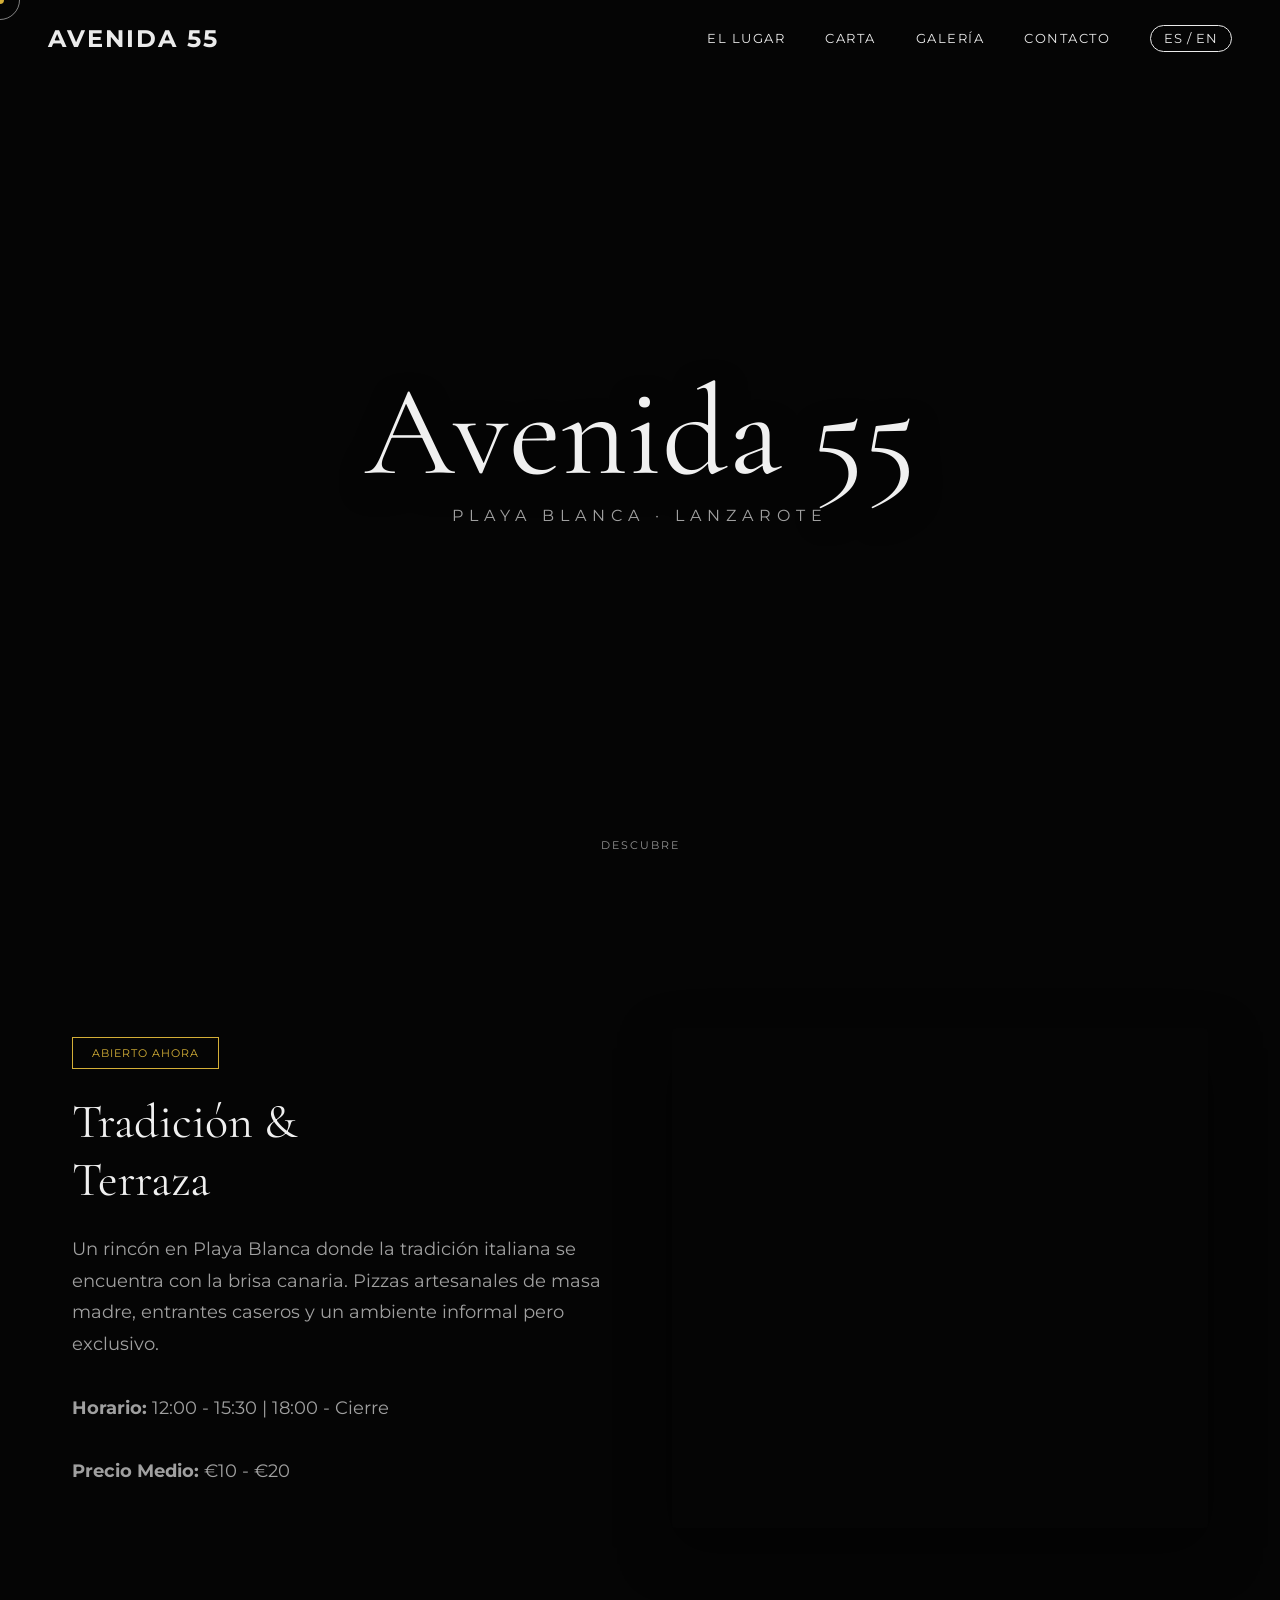
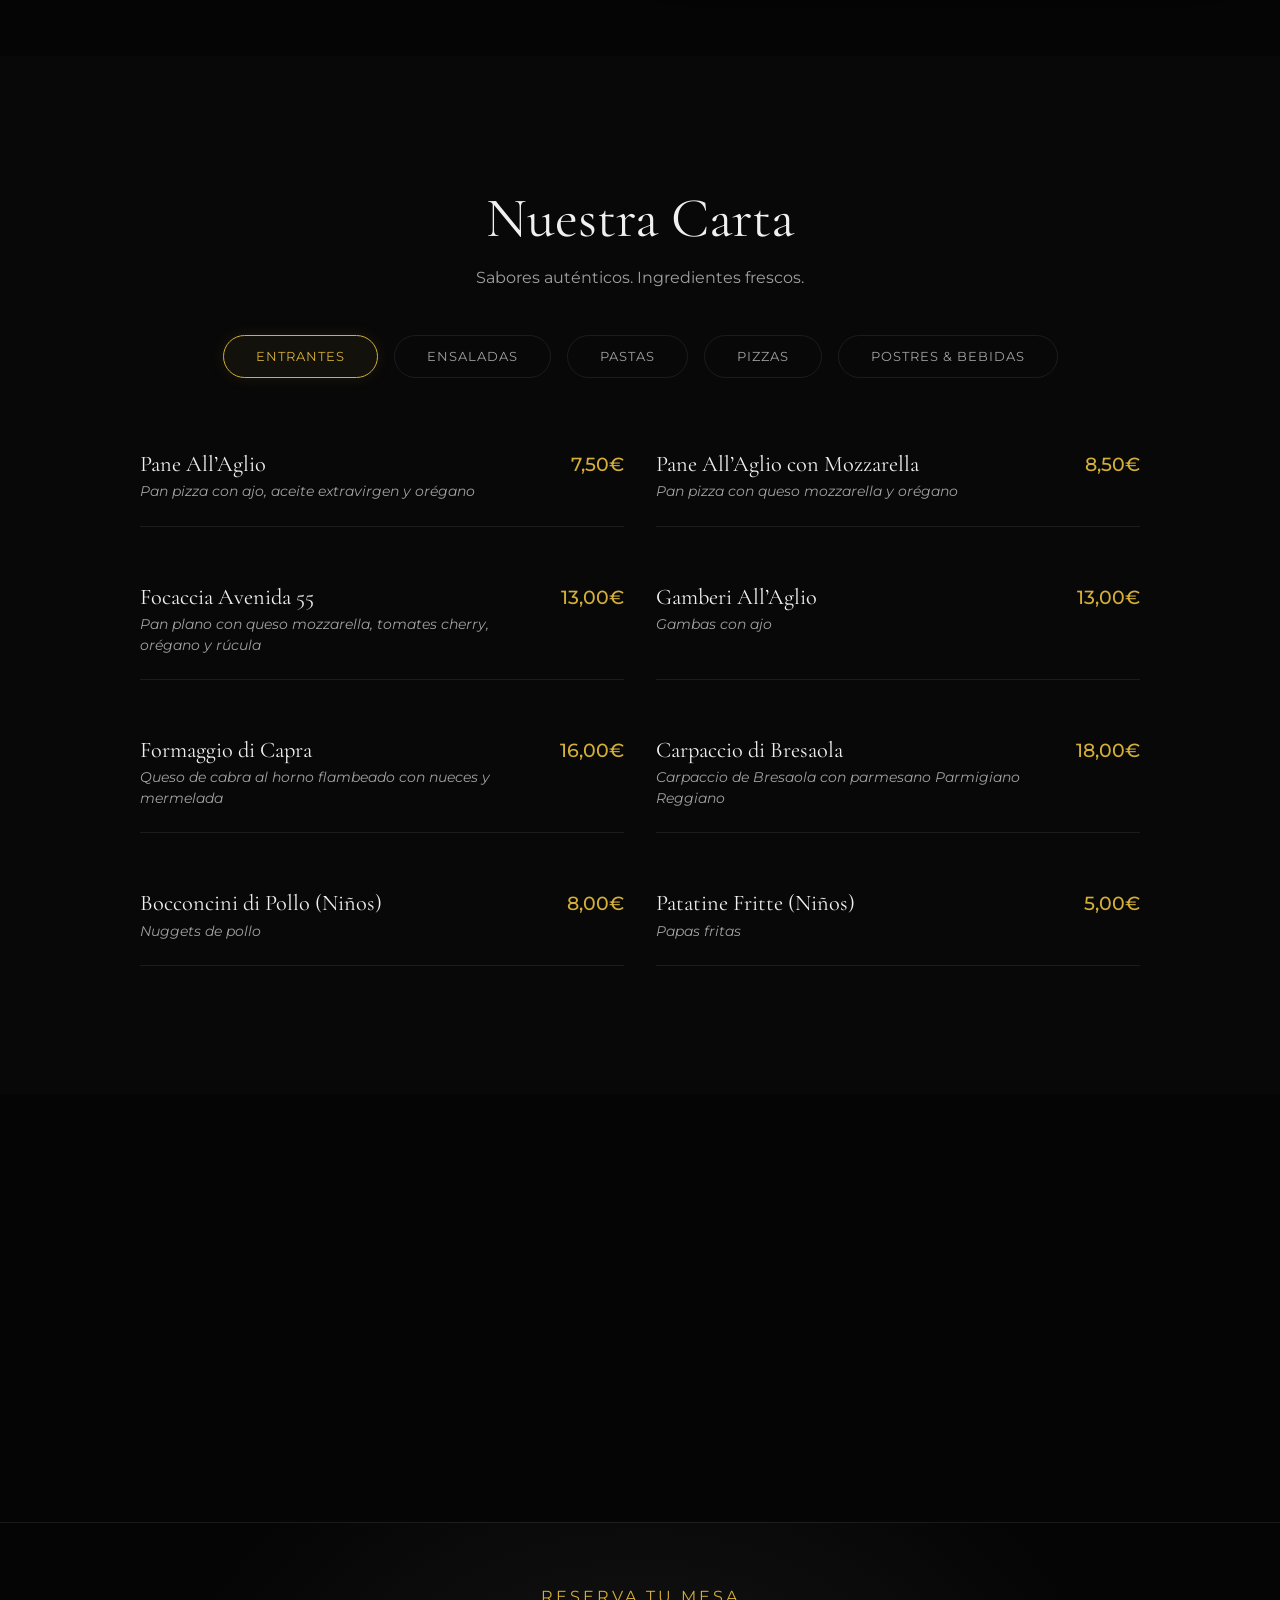
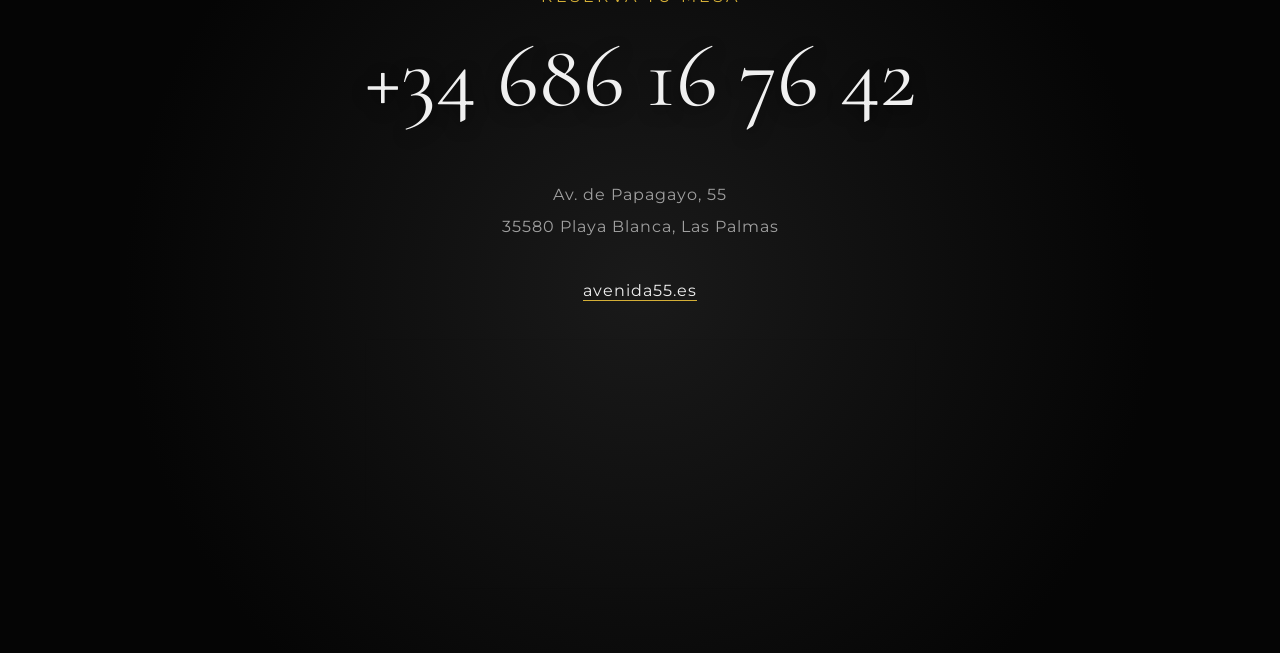
==== index.html @ 4bde6379 "Add files via upload" ====
<!DOCTYPE html>
<html lang="es">
<head>
    <meta charset="UTF-8">
    <meta name="viewport" content="width=device-width, initial-scale=1.0">
    <title>Avenida 55 | Playa Blanca</title>
    <link rel="preconnect" href="https://fonts.googleapis.com">
    <link rel="preconnect" href="https://fonts.gstatic.com" crossorigin>
    <link href="https://fonts.googleapis.com/css2?family=Cormorant+Garamond:wght@300;400;600;700&family=Montserrat:wght@200;300;400;500&display=swap" rel="stylesheet">
    <style>
        :root {
            --bg-dark: #050505;
            --text-main: #f0f0f0;
            --text-muted: #a0a0a0;
            --accent: #d4af37; /* Oro */
            --glass: rgba(255, 255, 255, 0.03);
            --border: rgba(255, 255, 255, 0.08);
            --font-serif: 'Cormorant Garamond', serif;
            --font-sans: 'Montserrat', sans-serif;
            --ease: cubic-bezier(0.23, 1, 0.32, 1);
        }

        * { margin: 0; padding: 0; box-sizing: border-box; }
        
        body {
            background-color: var(--bg-dark);
            color: var(--text-main);
            font-family: var(--font-sans);
            overflow-x: hidden;
            cursor: none; 
        }

        /* Custom Cursor */
        .cursor-dot, .cursor-outline {
            position: fixed; top: 0; left: 0; transform: translate(-50%, -50%);
            border-radius: 50%; z-index: 9999; pointer-events: none;
        }
        .cursor-dot { width: 8px; height: 8px; background-color: var(--accent); }
        .cursor-outline {
            width: 40px; height: 40px; border: 1px solid rgba(255,255,255,0.5);
            transition: width 0.2s, height 0.2s, background-color 0.2s;
        }
        body:hover .cursor-outline.hovered {
            width: 70px; height: 70px; background-color: rgba(212, 175, 55, 0.1); border-color: var(--accent); mix-blend-mode: difference;
        }

        /* Typography */
        h1, h2, h3 { font-family: var(--font-serif); font-weight: 400; }
        a { text-decoration: none; color: inherit; transition: all 0.3s ease; }

        /* Navigation */
        nav {
            position: fixed; top: 0; width: 100%; padding: 1.5rem 3rem;
            display: flex; justify-content: space-between; align-items: center;
            z-index: 100; mix-blend-mode: difference;
        }
        .logo { font-size: 1.5rem; font-weight: 700; letter-spacing: 2px; text-transform: uppercase; }
        .nav-links { display: flex; gap: 2.5rem; align-items: center; }
        .nav-links a { font-size: 0.8rem; text-transform: uppercase; letter-spacing: 1.5px; position: relative; }
        .nav-links a::after {
            content: ''; position: absolute; bottom: -5px; left: 0; width: 0; height: 1px;
            background: var(--accent); transition: width 0.3s var(--ease);
        }
        .nav-links a:hover::after { width: 100%; }
        
        .lang-switch {
            font-size: 0.8rem; text-transform: uppercase; letter-spacing: 1px; cursor: pointer;
            border: 1px solid var(--text-main); padding: 0.3rem 0.8rem; border-radius: 20px;
            transition: all 0.3s;
        }
        .lang-switch:hover { background: var(--text-main); color: var(--bg-dark); }

        /* HERO SECTION WITH LOCAL VIDEO & FALLBACK ANIMATION */
        #hero {
            position: relative; height: 100vh; display: flex; flex-direction: column; justify-content: center; align-items: center;
            text-align: center; overflow: hidden;
            /* Fallback Image with Animation if video fails */
            background-image: url('https://images.unsplash.com/photo-1513104890138-7c749659a591?ixlib=rb-4.0.3&auto=format&fit=crop&w=1920&q=80');
            background-size: cover;
            background-position: center;
        }

        /* Ken Burns Animation for Fallback Image */
        @keyframes kenBurns {
            0% { transform: scale(1); }
            50% { transform: scale(1.15); }
            100% { transform: scale(1); }
        }
        
        #hero::before {
            content: ''; position: absolute; top: 0; left: 0; width: 100%; height: 100%;
            background-image: inherit; background-size: cover; background-position: center;
            z-index: -2; animation: kenBurns 25s infinite alternate ease-in-out;
            filter: brightness(0.35) contrast(1.1);
        }

        .video-bg {
            position: absolute; top: 0; left: 0; width: 100%; height: 100%; object-fit: cover; z-index: -1;
            filter: brightness(0.35) contrast(1.1);
            opacity: 0; transition: opacity 1.5s ease;
        }
        .video-bg.loaded { opacity: 1; }

        .hero-content { z-index: 2; padding: 0 2rem; max-width: 900px; }
        .hero-title {
            font-size: clamp(3rem, 10vw, 8rem); line-height: 0.9; margin-bottom: 1rem;
            opacity: 0; transform: translateY(50px); animation: fadeUp 1.2s var(--ease) forwards 0.2s;
            text-shadow: 0 10px 30px rgba(0,0,0,0.5);
        }
        .hero-subtitle {
            font-family: var(--font-sans); font-size: 1rem; text-transform: uppercase; letter-spacing: 6px;
            color: var(--text-muted); opacity: 0; animation: fadeUp 1.2s var(--ease) forwards 0.5s;
        }
        .scroll-indicator {
            position: absolute; bottom: 3rem; left: 50%; transform: translateX(-50%);
            font-size: 0.7rem; text-transform: uppercase; letter-spacing: 2px; opacity: 0.6;
            animation: bounce 2s infinite;
        }

        /* INFO SECTION */
        #info {
            max-width: 1200px; margin: 0 auto; padding: 8rem 2rem;
            display: grid; grid-template-columns: 1fr 1fr; gap: 4rem; align-items: center;
        }
        .info-text h2 { font-size: 3rem; margin-bottom: 1.5rem; color: var(--text-main); }
        .info-text p { font-size: 1.1rem; line-height: 1.8; color: var(--text-muted); margin-bottom: 2rem; }
        .status-badge {
            display: inline-block; padding: 0.5rem 1.2rem; border: 1px solid var(--accent); color: var(--accent);
            font-size: 0.7rem; text-transform: uppercase; letter-spacing: 1px; margin-bottom: 1.5rem;
        }
        .info-image {
            width: 100%; height: 500px; background-image: url('https://images.unsplash.com/photo-1555396273-367ea4eb4db5?ixlib=rb-4.0.3&auto=format&fit=crop&w=1000&q=80');
            background-size: cover; background-position: center; border-radius: 4px;
            box-shadow: 0 20px 50px rgba(0,0,0,0.5);
            transform: perspective(1000px) rotateY(-5deg); transition: transform 0.5s var(--ease);
        }
        .info-image:hover { transform: perspective(1000px) rotateY(0deg); }

        /* MENU SECTION - TABS ONLY */
        #menu-section { background-color: #080808; padding: 8rem 2rem; min-height: 80vh; }
        .menu-header { text-align: center; margin-bottom: 3rem; }
        .menu-header h2 { font-size: 3.5rem; margin-bottom: 1rem; }
        
        .tabs-container {
            display: flex; justify-content: center; flex-wrap: wrap; gap: 1rem; margin-bottom: 3rem;
        }
        .tab-btn {
            background: transparent; border: 1px solid var(--border); color: var(--text-muted);
            padding: 0.8rem 2rem; border-radius: 50px; cursor: pointer; font-family: var(--font-sans);
            font-size: 0.8rem; text-transform: uppercase; letter-spacing: 1px; transition: all 0.3s var(--ease);
        }
        .tab-btn.active, .tab-btn:hover {
            border-color: var(--accent); color: var(--accent); background: rgba(212, 175, 55, 0.05);
            box-shadow: 0 0 15px rgba(212, 175, 55, 0.1);
        }

        .menu-grid {
            display: grid; grid-template-columns: repeat(auto-fill, minmax(400px, 1fr)); gap: 2rem;
            max-width: 1000px; margin: 0 auto;
        }
        
        /* MENU ITEM STYLE - NO IMAGES, PURE TYPOGRAPHY */
        .menu-item {
            background: transparent; border-bottom: 1px solid var(--border); padding: 1.5rem 0;
            display: flex; justify-content: space-between; align-items: baseline;
            transition: all 0.3s;
        }
        .menu-item:hover { border-bottom-color: var(--accent); padding-left: 10px; }
        
        .item-info { flex-grow: 1; padding-right: 2rem; }
        .item-name { font-family: var(--font-serif); font-size: 1.4rem; color: var(--text-main); margin-bottom: 0.3rem; }
        .item-desc { font-size: 0.9rem; color: var(--text-muted); line-height: 1.4; font-style: italic; }
        .item-price { font-family: var(--font-sans); font-size: 1.2rem; color: var(--accent); font-weight: 500; white-space: nowrap; }

        /* GALLERY SECTION */
        #gallery { padding: 4rem 2rem; }
        .gallery-grid {
            display: grid; grid-template-columns: repeat(auto-fit, minmax(250px, 1fr)); gap: 1rem;
            max-width: 1200px; margin: 0 auto;
        }
        .gallery-item {
            height: 300px; background-size: cover; background-position: center;
            border-radius: 4px; overflow: hidden; position: relative; cursor: pointer;
            filter: grayscale(20%); transition: all 0.5s var(--ease);
        }
        .gallery-item:hover { filter: grayscale(0%); transform: scale(1.02); z-index: 2; box-shadow: 0 10px 30px rgba(0,0,0,0.5); }
        .gallery-overlay {
            position: absolute; inset: 0; background: rgba(0,0,0,0.3); opacity: 0;
            display: flex; align-items: center; justify-content: center;
            transition: opacity 0.3s;
        }
        .gallery-item:hover .gallery-overlay { opacity: 1; }
        .gallery-overlay span { color: #fff; font-family: var(--font-serif); font-size: 1.5rem; border-bottom: 1px solid var(--accent); }

        /* CONTACT / FOOTER */
        #contact { 
            min-height: 60vh; display: flex; flex-direction: column; justify-content: center; align-items: center;
            text-align: center; background: radial-gradient(circle at center, #1a1a1a 0%, #050505 70%);
            border-top: 1px solid var(--border); padding: 4rem 2rem;
        }
        .big-link {
            font-size: clamp(2.5rem, 7vw, 6rem); font-family: var(--font-serif); display: block; margin: 1rem 0;
            transition: color 0.3s; text-shadow: 0 5px 15px rgba(0,0,0,0.5);
        }
        .big-link:hover { color: var(--accent); transform: scale(1.02); }
        .details { margin-top: 3rem; color: var(--text-muted); font-size: 1rem; letter-spacing: 1px; line-height: 2; }
        
        .map-container {
            width: 100%; max-width: 600px; height: 250px; margin-top: 2rem;
            border: 1px solid var(--border); border-radius: 4px; overflow: hidden;
            filter: invert(90%) hue-rotate(180deg) contrast(1.2); /* Dark mode map hack */
        }
        .map-container iframe { width: 100%; height: 100%; border: 0; }

        /* ANIMATIONS */
        @keyframes fadeUp { to { opacity: 1; transform: translateY(0); } }
        @keyframes bounce { 0%, 100% { transform: translate(-50%, 0); } 50% { transform: translate(-50%, 10px); } }
        
        .reveal { opacity: 0; transform: translateY(40px); transition: all 1s var(--ease); }
        .reveal.active { opacity: 1; transform: translateY(0); }

        @media (max-width: 768px) {
            nav { padding: 1.5rem; }
            .nav-links { display: none; }
            #info { grid-template-columns: 1fr; gap: 3rem; }
            .info-image { height: 300px; transform: none; }
            .cursor-dot, .cursor-outline { display: none; }
            body { cursor: auto; }
            .menu-grid { grid-template-columns: 1fr; }
            .menu-item { flex-direction: column; align-items: flex-start; gap: 0.5rem; }
            .item-price { align-self: flex-end; }
        }
    </style>
</head>
<body>

    <!-- Custom Cursor -->
    <div class="cursor-dot"></div>
    <div class="cursor-outline"></div>

    <nav>
        <div class="logo hover-target">Avenida 55</div>
        <div class="nav-links">
            <a href="#info" class="hover-target" data-i18n="nav_place">El Lugar</a>
            <a href="#menu-section" class="hover-target" data-i18n="nav_menu">Carta</a>
            <a href="#gallery" class="hover-target" data-i18n="nav_gallery">Galería</a>
            <a href="#contact" class="hover-target" data-i18n="nav_contact">Contacto</a>
            <div class="lang-switch hover-target" onclick="toggleLanguage()">ES / EN</div>
        </div>
    </nav>

    <section id="hero">
        <!-- LOCAL VIDEO FILE -->
        <video autoplay muted loop playsinline class="video-bg" id="heroVideo">
            <source src="video-pizza.mp4" type="video/mp4">
        </video>
        
        <div class="hero-content">
            <h1 class="hero-title">Avenida 55</h1>
            <p class="hero-subtitle" data-i18n="hero_sub">Playa Blanca · Lanzarote</p>
        </div>
        <div class="scroll-indicator" data-i18n="scroll">Descubre</div>
    </section>

    <section id="info">
        <div class="info-text reveal">
            <span class="status-badge" data-i18n="status">Abierto Ahora</span>
            <h2 data-i18n="info_title">Tradición &<br>Terraza</h2>
            <p data-i18n="info_desc">Un rincón en Playa Blanca donde la tradición italiana se encuentra con la brisa canaria. Pizzas artesanales de masa madre, entrantes caseros y un ambiente informal pero exclusivo.</p>
            <div style="margin-top: 2rem;">
                <p><strong data-i18n="hours">Horario:</strong> 12:00 - 15:30 | 18:00 - Cierre</p>
                <p><strong data-i18n="price">Precio Medio:</strong> €10 - €20</p>
            </div>
        </div>
        <div class="info-image reveal"></div>
    </section>

    <section id="menu-section">
        <div class="menu-header reveal">
            <h2 data-i18n="menu_title">Nuestra Carta</h2>
            <p style="color: var(--text-muted);" data-i18n="menu_sub">Sabores auténticos. Ingredientes frescos.</p>
        </div>
        
        <div class="tabs-container reveal">
            <button class="tab-btn active hover-target" onclick="filterMenu('entrantes')" data-i18n="cat_starters">Entrantes</button>
            <button class="tab-btn hover-target" onclick="filterMenu('ensaladas')" data-i18n="cat_salads">Ensaladas</button>
            <button class="tab-btn hover-target" onclick="filterMenu('pastas')" data-i18n="cat_pastas">Pastas</button>
            <button class="tab-btn hover-target" onclick="filterMenu('pizzas')" data-i18n="cat_pizzas">Pizzas</button>
            <button class="tab-btn hover-target" onclick="filterMenu('postres')" data-i18n="cat_desserts">Postres & Bebidas</button>
        </div>

        <div class="menu-grid" id="menuGrid">
            <!-- Content injected via JS -->
        </div>
    </section>

    <section id="gallery">
        <div class="gallery-grid reveal">
            <div class="gallery-item" style="background-image: url('https://images.unsplash.com/photo-1574071318508-1cdbab80d002?ixlib=rb-4.0.3&auto=format&fit=crop&w=600&q=80')">
                <div class="gallery-overlay"><span>Pizza</span></div>
            </div>
            <div class="gallery-item" style="background-image: url('https://images.unsplash.com/photo-1551183053-bf91a1d81141?ixlib=rb-4.0.3&auto=format&fit=crop&w=600&q=80')">
                <div class="gallery-overlay"><span>Pasta</span></div>
            </div>
            <div class="gallery-item" style="background-image: url('https://images.unsplash.com/photo-1559339352-11d035aa65de?ixlib=rb-4.0.3&auto=format&fit=crop&w=600&q=80')">
                <div class="gallery-overlay"><span>Ambiente</span></div>
            </div>
            <div class="gallery-item" style="background-image: url('https://images.unsplash.com/photo-1516684669134-de6d7c47743b?ixlib=rb-4.0.3&auto=format&fit=crop&w=600&q=80')">
                <div class="gallery-overlay"><span>Vinos</span></div>
            </div>
        </div>
    </section>

    <section id="contact">
        <div class="reveal">
            <p style="text-transform: uppercase; letter-spacing: 3px; margin-bottom: 1rem; color: var(--accent);" data-i18n="reserve">Reserva tu mesa</p>
            <a href="tel:+34686167642" class="big-link hover-target">+34 686 16 76 42</a>
            
            <div class="details">
                <p>Av. de Papagayo, 55</p>
                <p>35580 Playa Blanca, Las Palmas</p>
                <br>
                <a href="https://avenida55.es" class="hover-target" style="color: var(--text-main); border-bottom: 1px solid var(--accent);">avenida55.es</a>
            </div>

            <div class="map-container">
                <iframe src="https://www.google.com/maps/embed?pb=!1m18!1m12!1m3!1d3516.896849627345!2d-13.858123923876953!3d28.86666697568964!2m3!1f0!2f0!3f0!3m2!1i1024!2i768!4f13.1!3m3!1m2!1s0xc4630e867827739%3A0x6e06070600600600!2sAv.%20Papagayo%2C%2055%2C%2035580%20Playa%20Blanca%2C%20Las%20Palmas!5e0!3m2!1ses!2ses!4v1700000000000!5m2!1ses!2ses" allowfullscreen="" loading="lazy"></iframe>
            </div>
        </div>
    </section>

    <script>
        // --- TRANSLATIONS ---
        const translations = {
            es: {
                nav_place: "El Lugar", nav_menu: "Carta", nav_gallery: "Galería", nav_contact: "Contacto",
                hero_sub: "Playa Blanca · Lanzarote", scroll: "Descubre", status: "Abierto Ahora",
                info_title: "Tradición & Terraza", info_desc: "Un rincón en Playa Blanca donde la tradición italiana se encuentra con la brisa canaria. Pizzas artesanales de masa madre, entrantes caseros y un ambiente informal pero exclusivo.",
                hours: "Horario:", price: "Precio Medio:", menu_title: "Nuestra Carta", menu_sub: "Sabores auténticos. Ingredientes frescos.",
                cat_starters: "Entrantes", cat_salads: "Ensaladas", cat_pastas: "Pastas", cat_pizzas: "Pizzas", cat_desserts: "Postres & Bebidas",
                reserve: "Reserva tu mesa"
            },
            en: {
                nav_place: "The Place", nav_menu: "Menu", nav_gallery: "Gallery", nav_contact: "Contact",
                hero_sub: "Playa Blanca · Lanzarote", scroll: "Discover", status: "Open Now",
                info_title: "Tradition & Terrace", info_desc: "A corner in Playa Blanca where Italian tradition meets the Canary breeze. Artisan sourdough pizzas, homemade starters and an informal but exclusive atmosphere.",
                hours: "Hours:", price: "Average Price:", menu_title: "Our Menu", menu_sub: "Authentic flavors. Fresh ingredients.",
                cat_starters: "Starters", cat_salads: "Salads", cat_pastas: "Pastas", cat_pizzas: "Pizzas", cat_desserts: "Desserts & Drinks",
                reserve: "Book your table"
            }
        };

        let currentLang = 'es';

        function toggleLanguage() {
            currentLang = currentLang === 'es' ? 'en' : 'es';
            document.querySelectorAll('[data-i18n]').forEach(el => {
                const key = el.getAttribute('data-i18n');
                if (translations[currentLang][key]) {
                    el.textContent = translations[currentLang][key];
                }
            });
        }

        // --- FULL MENU DATA ---
        const menuData = [
            // ENTRANTES
            { category: 'entrantes', name: 'Pane All’Aglio', price: '7,50€', desc: 'Pan pizza con ajo, aceite extravirgen y orégano' },
            { category: 'entrantes', name: 'Pane All’Aglio con Mozzarella', price: '8,50€', desc: 'Pan pizza con queso mozzarella y orégano' },
            { category: 'entrantes', name: 'Focaccia Avenida 55', price: '13,00€', desc: 'Pan plano con queso mozzarella, tomates cherry, orégano y rúcula' },
            { category: 'entrantes', name: 'Gamberi All’Aglio', price: '13,00€', desc: 'Gambas con ajo' },
            { category: 'entrantes', name: 'Formaggio di Capra', price: '16,00€', desc: 'Queso de cabra al horno flambeado con nueces y mermelada' },
            { category: 'entrantes', name: 'Carpaccio di Bresaola', price: '18,00€', desc: 'Carpaccio de Bresaola con parmesano Parmigiano Reggiano' },

            // ENSALADAS
            { category: 'ensaladas', name: 'Insalata Caprese', price: '13,00€', desc: 'Mozzarella, tomates, orégano y albahaca fresca' },
            { category: 'ensaladas', name: 'Insalata della Casa', price: '13,00€', desc: 'Queso de cabra, nueces, tomates cherry y pasas' },

            // PASTAS
            { category: 'pastas', name: 'Spaghetti alla Puttanesca', price: '16,00€', desc: 'Tomates cherry, aceitunas negras, anchoas, alcaparras y ajo' },
            { category: 'pastas', name: 'Tagliatelle Bolognese', price: '18,00€', desc: 'Tagliatelle fresco con salsa bolognesa tradicional' },
            { category: 'pastas', name: 'Spaghetti alla Carbonara', price: '17,00€', desc: 'Huevo, Guanciale, queso pecorino y pimienta negra' },
            { category: 'pastas', name: 'Lasagna al Forno', price: '18,00€', desc: 'Lasagna al horno con salsa de carne y bechamel' },
            { category: 'pastas', name: 'Spaghetti ai Frutti di Mare', price: '19,00€', desc: 'Gambas, mejillones, almejas, chipirones y tomates cherry' },
            { category: 'pastas', name: 'Penne all’Arrabbiata', price: '16,00€', desc: 'Salsa de tomate, aceite picante y guindilla' },
            { category: 'pastas', name: 'Tagliatelle ai Gamberi', price: '18,00€', desc: 'Gambas, tomate, nata y perejil' },
            { category: 'pastas', name: 'Tagliatelle Salmone e Porcini', price: '20,00€', desc: 'Salmón ahumado, setas Porcini y nata' },
            { category: 'pastas', name: 'Penne all’Amatriciana', price: '17,00€', desc: 'Guanciale, salsa de tomate y queso Pecorino' },
            { category: 'pastas', name: 'Ravioli di Carne', price: '19,00€', desc: 'Ravioli rellenos de carne con salsa de mantequilla y parmesano' },
            { category: 'pastas', name: 'Ravioli ai Funghi Porcini', price: '19,00€', desc: 'Ravioli rellenos de setas con salsa de nata, Porcini y parmesano' },
            { category: 'pastas', name: 'Ravioli al Salmone', price: '20,00€', desc: 'Ravioli rellenos de salmón con salsa de tomate, nata y perejil' },

            // PIZZAS
            { category: 'pizzas', name: 'Margherita', price: '9,00€', desc: 'Salsa de tomate, queso mozzarella y orégano' },
            { category: 'pizzas', name: 'Prosciutto e Funghi', price: '12,00€', desc: 'Tomate, mozzarella, jamón cocido y champiñones' },
            { category: 'pizzas', name: 'Tonno e Cipolla', price: '13,00€', desc: 'Tomate, mozzarella, atún y cebolla roja' },
            { category: 'pizzas', name: 'Quattro Stagioni', price: '13,00€', desc: 'Tomate, mozzarella, jamón cocido, alcachofas, champiñones y aceitunas' },
            { category: 'pizzas', name: 'Quattro Formaggi', price: '14,00€', desc: 'Mozzarella, queso de cabra, gorgonzola y parmesano' },
            { category: 'pizzas', name: 'Salame Piccante', price: '12,00€', desc: 'Salsa de tomate, mozzarella y rodajas de salami picante' },
            { category: 'pizzas', name: 'Calabrese', price: '13,00€', desc: 'Salsa de tomate, mozzarella, salami picante y queso Gorgonzola' },
            { category: 'pizzas', name: 'Hawaii', price: '13,00€', desc: 'Salsa de tomate, mozzarella, jamón cocido y piña' },
            { category: 'pizzas', name: 'Dante', price: '14,00€', desc: 'Salsa de tomate, mozzarella, bacon y salame picante' },
            { category: 'pizzas', name: 'Pizza Milano', price: '12,00€', desc: 'Salsa de tomate, mozzarella, queso y salame dulce' },
            { category: 'pizzas', name: 'Calzone', price: '13,00€', desc: 'Pizza cerrada con tomate, mozzarella, jamón cocido y champiñones' },
            { category: 'pizzas', name: 'Pizza Parma', price: '14,00€', desc: 'Tomate, mozzarella, rúcula, jamón Parma y parmesano' },
            { category: 'pizzas', name: 'Modigliani', price: '13,00€', desc: 'Tomate, mozzarella, berenjena, tomate cherry, albahaca y parmesano' },
            { category: 'pizzas', name: 'Vegetariana', price: '12,00€', desc: 'Tomate, mozzarella, berenjena, calabacín, pimiento y champiñones' },
            { category: 'pizzas', name: 'Lanzarote', price: '14,00€', desc: 'Tomate, mozzarella, queso de cabra, bacon y dátiles' },

            // NIÑOS
            { category: 'pastas', name: 'Spaghetti al Pomodoro (Niños)', price: '7,00€', desc: 'Spaghetti con salsa de tomate' },
            { category: 'entrantes', name: 'Bocconcini di Pollo (Niños)', price: '8,00€', desc: 'Nuggets de pollo' },
            { category: 'entrantes', name: 'Patatine Fritte (Niños)', price: '5,00€', desc: 'Papas fritas' },
            { category: 'pizzas', name: 'Pizzetta Margherita (Niños)', price: '7,00€', desc: 'Pizza pequeña con salsa de tomate y queso mozzarella' },

            // POSTRES & BEBIDAS
            { category: 'postres', name: 'Tiramisù', price: '7,00€', desc: 'Clásico postre italiano con café y mascarpone' },
            { category: 'postres', name: 'Panna Cotta', price: '6,00€', desc: 'Postre cremoso con mermelada de frutos rojos' },
            { category: 'postres', name: 'Vinos Italianos', price: 'Variado', desc: 'Selección de Chianti, Primitivo y Pinot Grigio' },
            { category: 'postres', name: 'Cócteles', price: '8,00€', desc: 'Aperol Spritz, Gin Tonic, Negroni y más' },
            { category: 'postres', name: 'Cerveza Peroni', price: '3,50€', desc: 'Botella' },
            { category: 'postres', name: 'Caña / Jarra', price: '2,50€ / 3,50€', desc: 'Cerveza local' }
        ];

        // --- RENDER MENU ---
        function renderMenu(filter = 'entrantes') {
            const grid = document.getElementById('menuGrid');
            grid.innerHTML = '';
            
            const items = menuData.filter(item => item.category === filter);
            
            items.forEach((item, index) => {
                const div = document.createElement('div');
                div.className = 'menu-item reveal';
                div.style.transitionDelay = `${index * 0.05}s`; 
                
                div.innerHTML = `
                    <div class="item-info">
                        <div class="item-name">${item.name}</div>
                        <div class="item-desc">${item.desc}</div>
                    </div>
                    <div class="item-price">${item.price}</div>
                `;
                grid.appendChild(div);
            });
            
            observeElements();
        }

        function filterMenu(category) {
            document.querySelectorAll('.tab-btn').forEach(btn => btn.classList.remove('active'));
            event.target.classList.add('active');
            renderMenu(category);
        }

        // --- INTERSECTION OBSERVER ---
        function observeElements() {
            const observer = new IntersectionObserver((entries) => {
                entries.forEach(entry => {
                    if (entry.isIntersecting) {
                        entry.target.classList.add('active');
                    }
                });
            }, { threshold: 0.1 });

            document.querySelectorAll('.reveal').forEach(el => observer.observe(el));
        }

        // --- CUSTOM CURSOR ---
        const cursorDot = document.querySelector('.cursor-dot');
        const cursorOutline = document.querySelector('.cursor-outline');

        window.addEventListener('mousemove', (e) => {
            const posX = e.clientX;
            const posY = e.clientY;

            cursorDot.style.left = `${posX}px`;
            cursorDot.style.top = `${posY}px`;

            cursorOutline.animate({
                left: `${posX}px`,
                top: `${posY}px`
            }, { duration: 500, fill: "forwards" });
        });

        document.body.addEventListener('mouseover', (e) => {
            if (e.target.closest('.hover-target')) {
                cursorOutline.classList.add('hovered');
            } else {
                cursorOutline.classList.remove('hovered');
            }
        });

        // --- VIDEO FADE IN FIX ---
        window.addEventListener('load', () => {
            const video = document.getElementById('heroVideo');
            if(video) {
                // Force play and add loaded class to fade in
                video.play().then(() => {
                    video.classList.add('loaded');
                }).catch(error => {
                    console.log("Autoplay prevented or failed, showing animated fallback");
                    // If video fails, the CSS ::before pseudo-element with Ken Burns effect will show
                });
            }
        });

        // Initialize
        window.addEventListener('DOMContentLoaded', () => {
            renderMenu('entrantes'); // Default tab
        });

    </script>
</body>
</html>
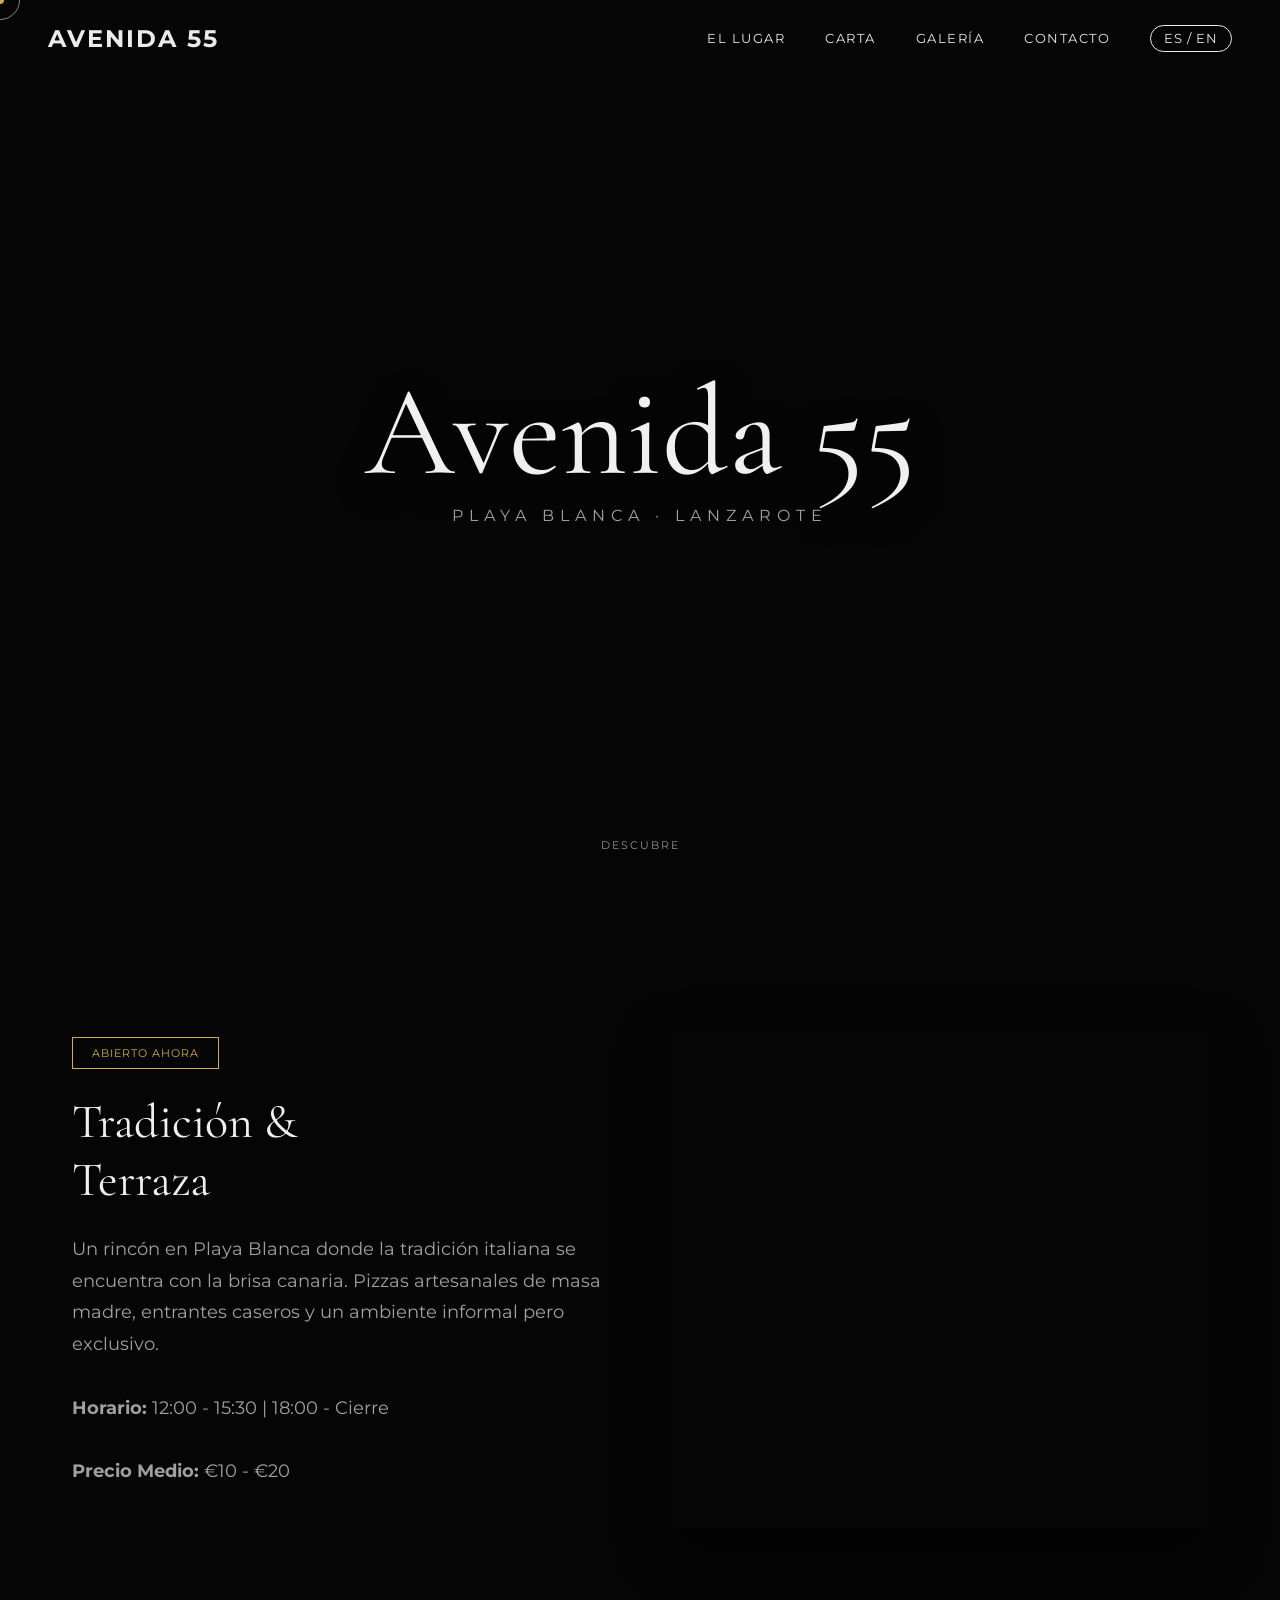
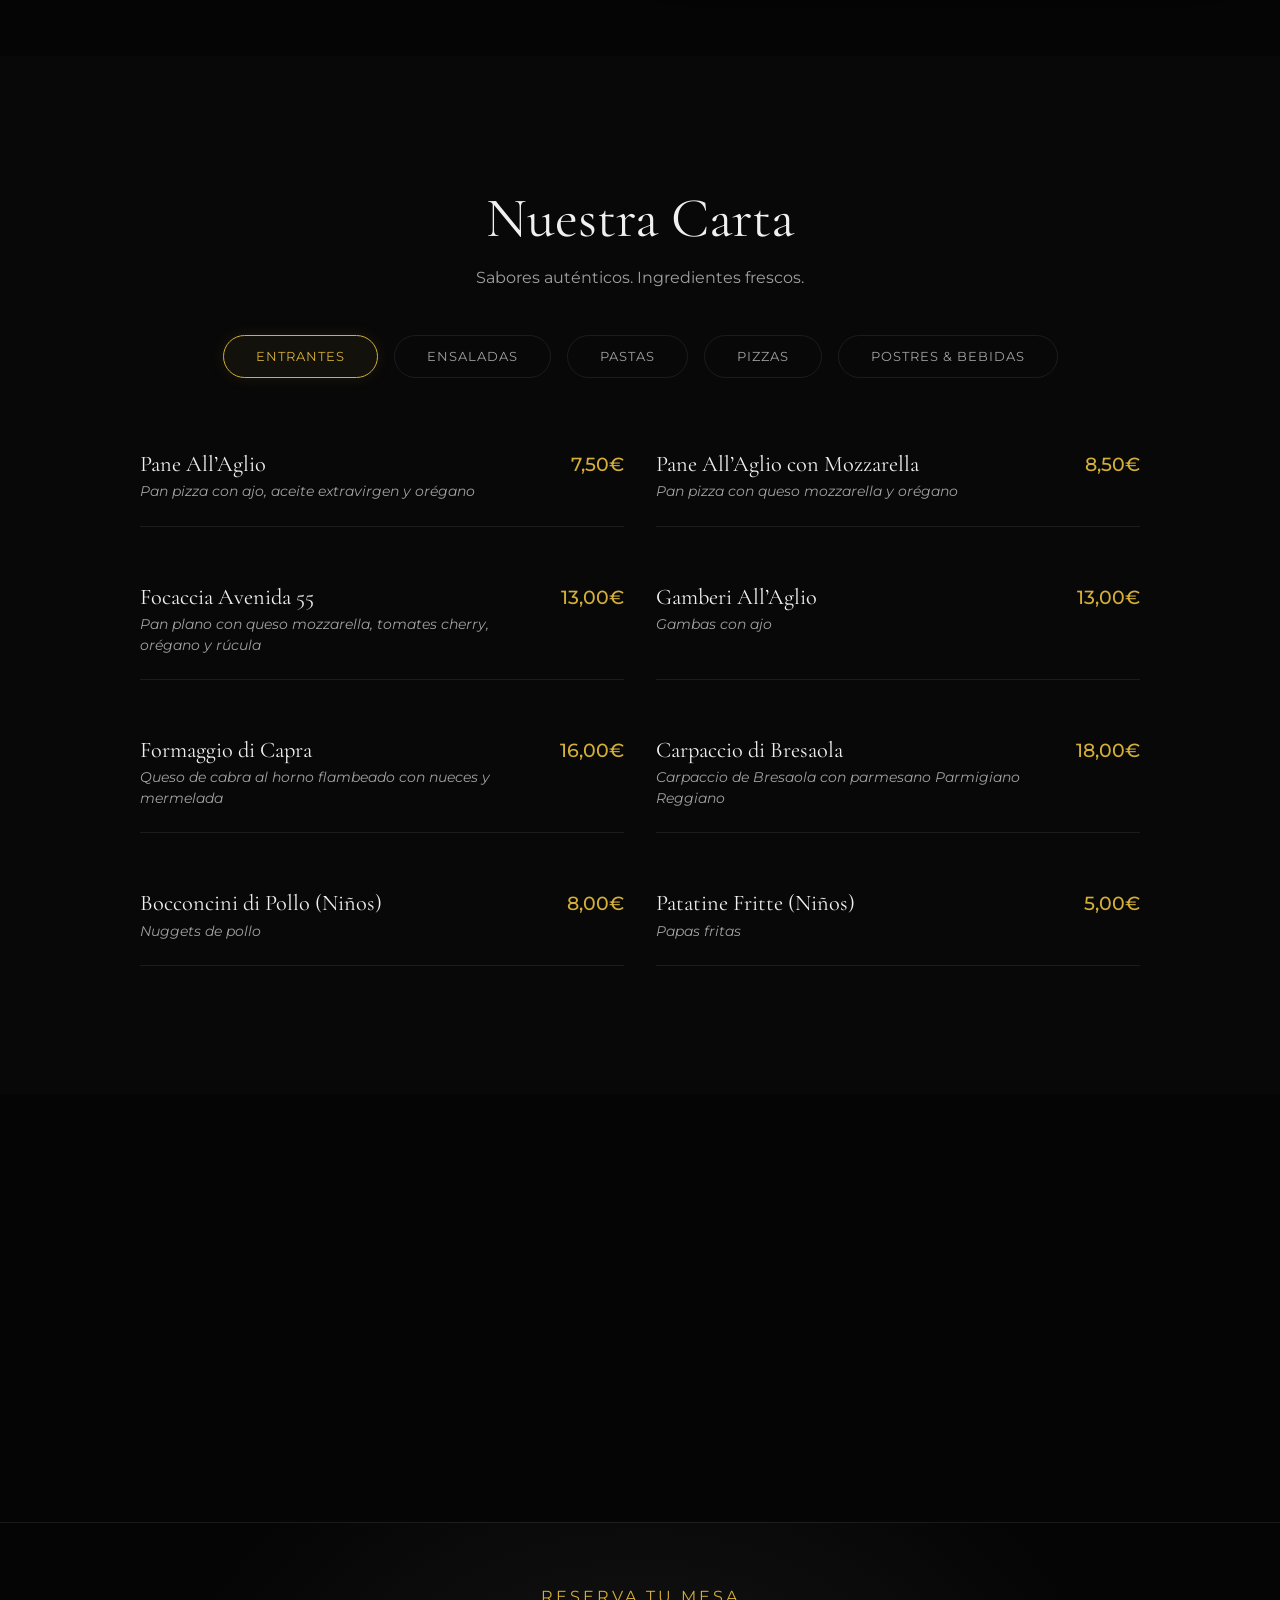
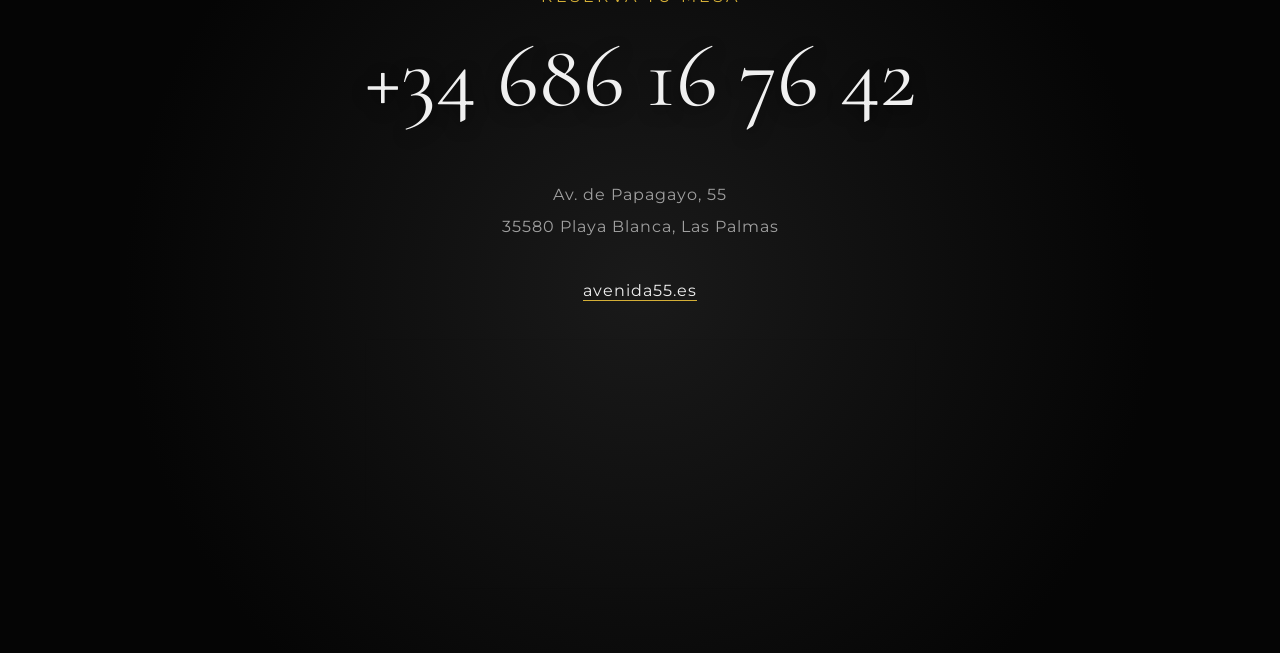
==== commit 19dc2f43: "Add files via upload" ====
--- a/index.html
+++ b/index.html
@@ -252,7 +252,7 @@
     <section id="hero">
         <!-- LOCAL VIDEO FILE -->
         <video autoplay muted loop playsinline class="video-bg" id="heroVideo">
-            <source src="video-pizza.mp4" type="video/mp4">
+            <source src="./video-pizza.mp4" type="video/mp4">
         </video>
         
         <div class="hero-content">
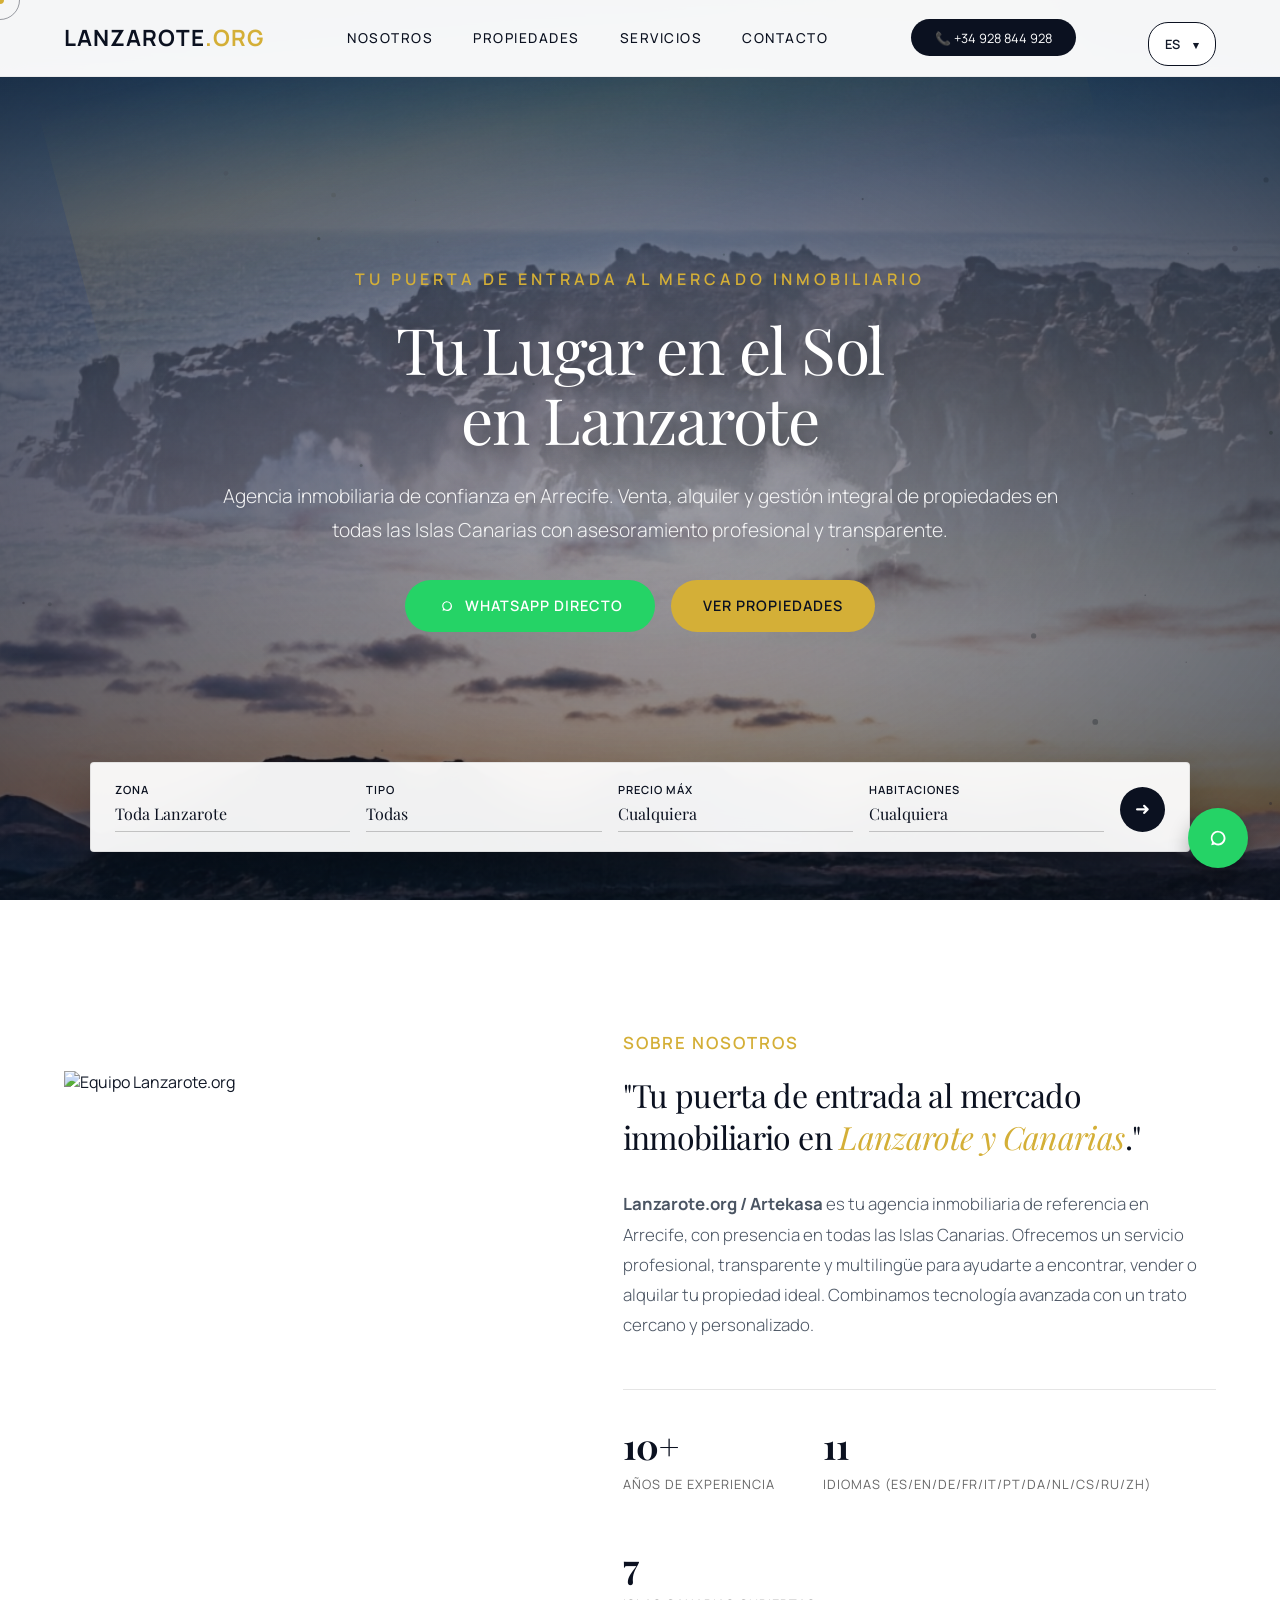
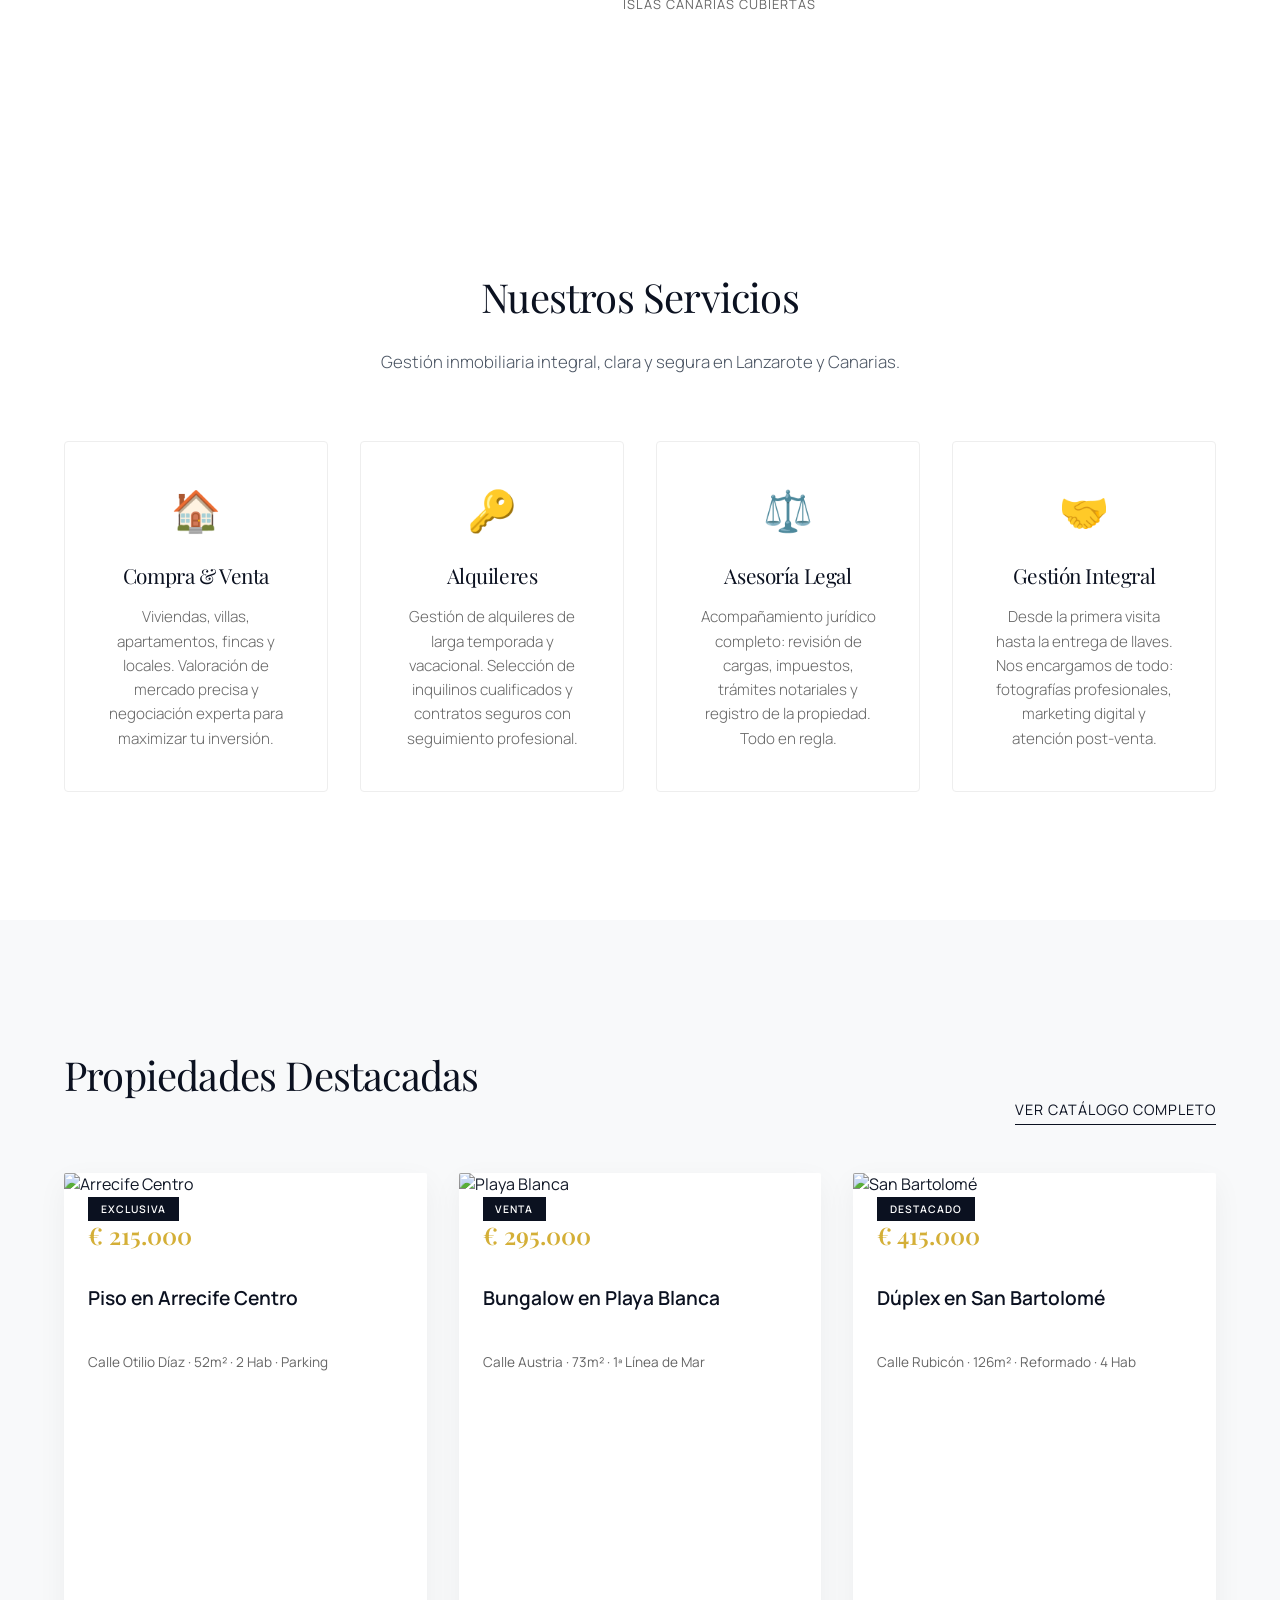
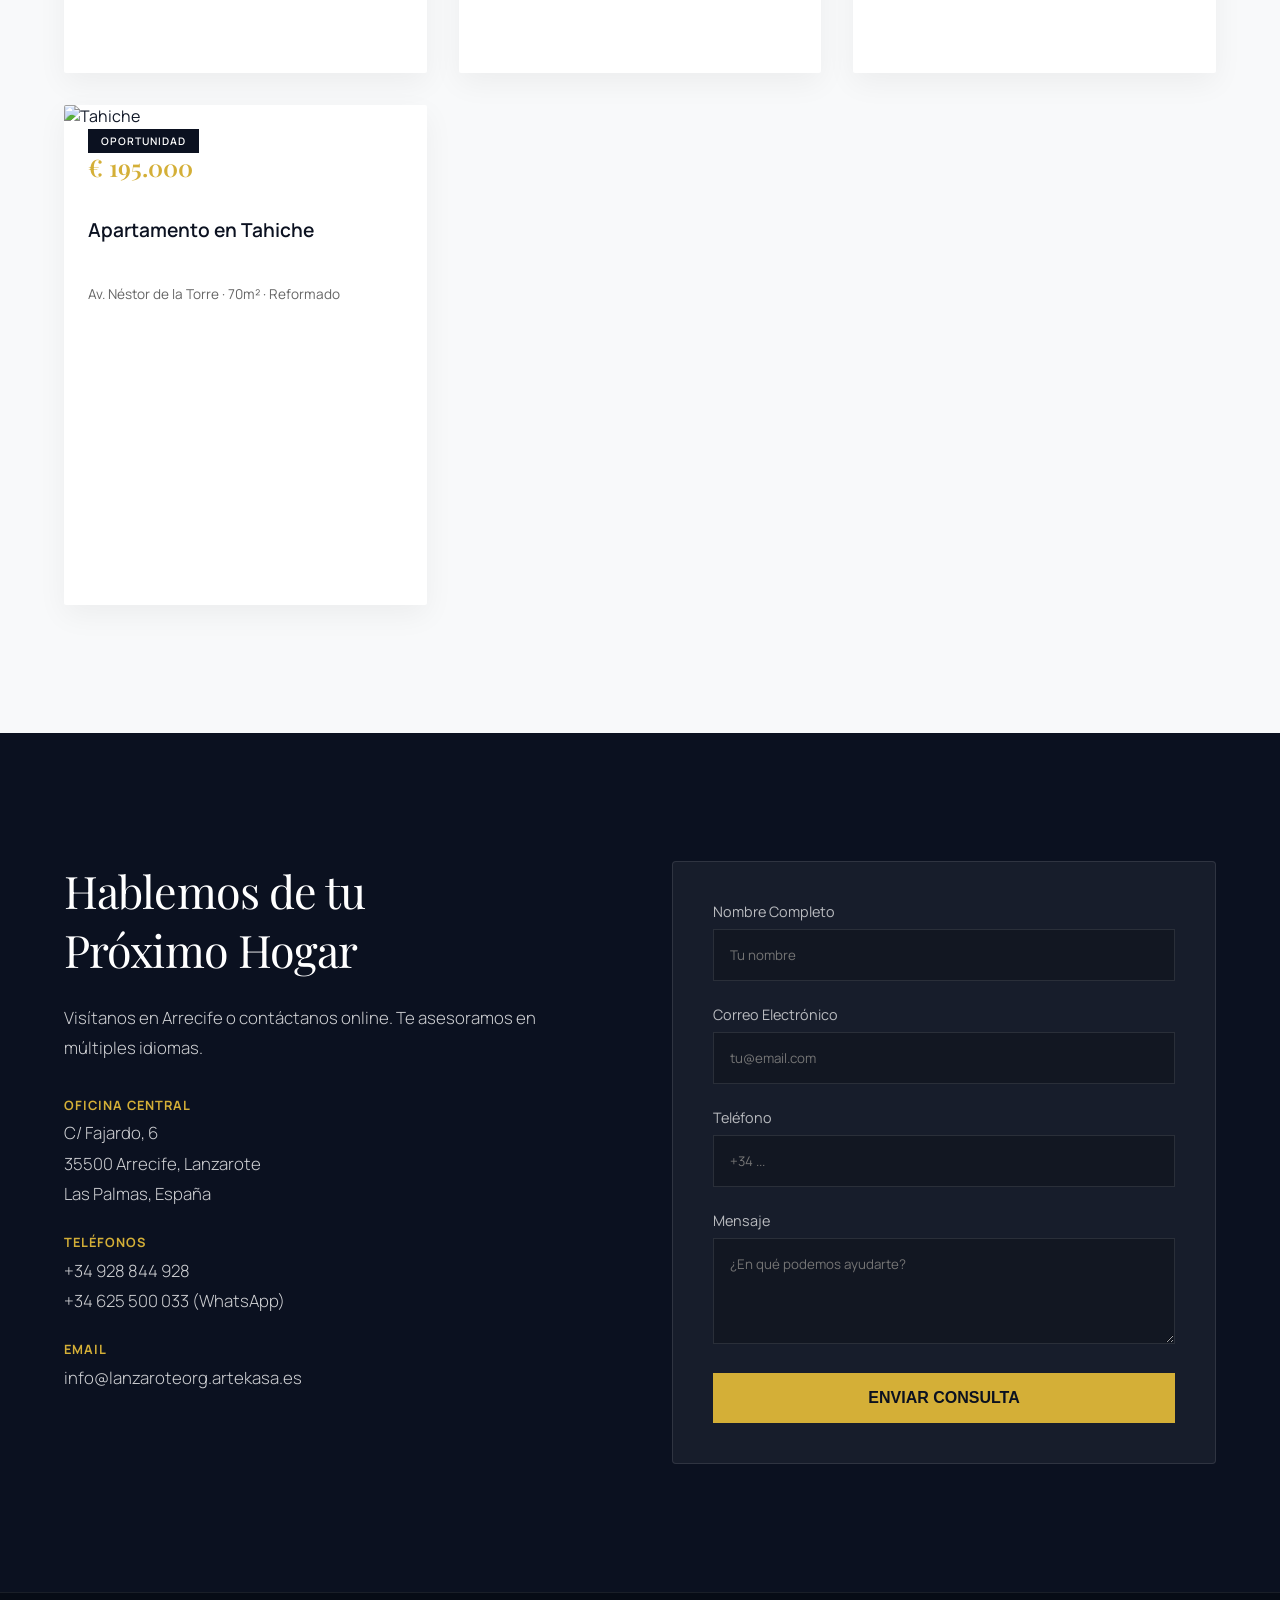
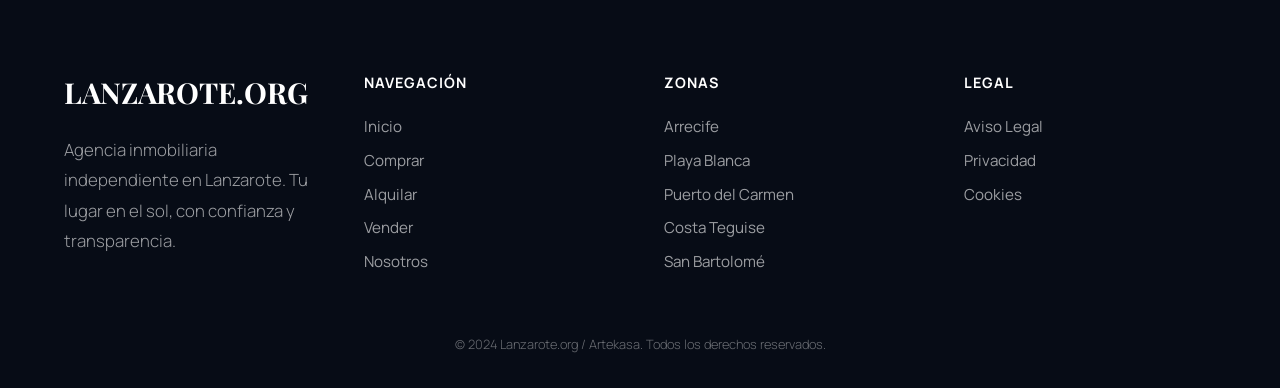
==== commit 6f13f53c: "Add files via upload" ====
--- a/index.html
+++ b/index.html
@@ -3,513 +3,1567 @@
 <head>
     <meta charset="UTF-8">
     <meta name="viewport" content="width=device-width, initial-scale=1.0">
-    <title>Avenida 55 | Playa Blanca</title>
+    <title>Lanzarote.org | Artekasa - Inmobiliaria en Lanzarote</title>
+    <meta name="description" content="Agencia inmobiliaria en Arrecife. Venta y alquiler de propiedades en Lanzarote y Canarias. Asesoramiento multilingüe y gestión integral.">
+    
+    <!-- Preload de imágenes críticas -->
+    <link rel="preload" href="parallax-sky.jpg" as="image">
+    <link rel="preload" href="parallax-sea.jpg" as="image">
+    <link rel="preload" href="parallax-land.jpg" as="image">
+    
     <link rel="preconnect" href="https://fonts.googleapis.com">
     <link rel="preconnect" href="https://fonts.gstatic.com" crossorigin>
-    <link href="https://fonts.googleapis.com/css2?family=Cormorant+Garamond:wght@300;400;600;700&family=Montserrat:wght@200;300;400;500&display=swap" rel="stylesheet">
+    <link href="https://fonts.googleapis.com/css2?family=Manrope:wght@300;400;500;600&family=Playfair+Display:ital,wght@0,400;0,600;1,400&display=swap" rel="stylesheet">
+    
     <style>
         :root {
-            --bg-dark: #050505;
-            --text-main: #f0f0f0;
-            --text-muted: #a0a0a0;
-            --accent: #d4af37; /* Oro */
-            --glass: rgba(255, 255, 255, 0.03);
-            --border: rgba(255, 255, 255, 0.08);
-            --font-serif: 'Cormorant Garamond', serif;
-            --font-sans: 'Montserrat', sans-serif;
-            --ease: cubic-bezier(0.23, 1, 0.32, 1);
+            --bg-dark: #0b1120;
+            --bg-light: #f8f9fa;
+            --text-main: #ffffff;
+            --text-dark: #111827;
+            --accent: #d4af37;
+            --glass-bg: rgba(11, 17, 32, 0.88);
+            --border-glass: rgba(255, 255, 255, 0.12);
+            --font-serif: 'Playfair Display', serif;
+            --font-sans: 'Manrope', sans-serif;
+            --ease: cubic-bezier(0.16, 1, 0.3, 1);
         }
 
         * { margin: 0; padding: 0; box-sizing: border-box; }
         
         body {
-            background-color: var(--bg-dark);
-            color: var(--text-main);
+            background-color: var(--bg-light);
+            color: var(--text-dark);
             font-family: var(--font-sans);
-            overflow-x: hidden;
-            cursor: none; 
-        }
-
-        /* Custom Cursor */
+            overflow-x: hidden; 
+            -webkit-font-smoothing: antialiased;
+            width: 100vw; 
+        }
+
+        @media (hover: none) and (pointer: coarse), (max-width: 1024px) {
+            .cursor-dot, .cursor-outline { display: none !important; }
+            body { cursor: auto !important; }
+        }
+
         .cursor-dot, .cursor-outline {
             position: fixed; top: 0; left: 0; transform: translate(-50%, -50%);
             border-radius: 50%; z-index: 9999; pointer-events: none;
         }
         .cursor-dot { width: 8px; height: 8px; background-color: var(--accent); }
         .cursor-outline {
-            width: 40px; height: 40px; border: 1px solid rgba(255,255,255,0.5);
+            width: 40px; height: 40px; border: 1px solid rgba(11, 17, 32, 0.4);
             transition: width 0.2s, height 0.2s, background-color 0.2s;
         }
         body:hover .cursor-outline.hovered {
-            width: 70px; height: 70px; background-color: rgba(212, 175, 55, 0.1); border-color: var(--accent); mix-blend-mode: difference;
-        }
-
-        /* Typography */
-        h1, h2, h3 { font-family: var(--font-serif); font-weight: 400; }
-        a { text-decoration: none; color: inherit; transition: all 0.3s ease; }
-
-        /* Navigation */
+            width: 80px; height: 80px; background-color: rgba(11, 17, 32, 0.08); border-color: transparent; backdrop-filter: blur(2px);
+        }
+
+        h1, h2, h3 { font-family: var(--font-serif); font-weight: 400; letter-spacing: -0.02em; }
+        h1 { font-size: clamp(2.5rem, 5vw, 5.5rem); line-height: 1.1; margin-bottom: 1.5rem; }
+        h2 { font-size: clamp(2rem, 3.5vw, 3.5rem); color: var(--bg-dark); margin-bottom: 1.5rem; }
+        p { font-size: 1.05rem; line-height: 1.8; color: #4b5563; font-weight: 300; }
+        a { text-decoration: none; color: inherit; transition: all 0.4s var(--ease); }
+        
         nav {
-            position: fixed; top: 0; width: 100%; padding: 1.5rem 3rem;
+            position: fixed; top: 0; left: 0; width: 100%; 
+            padding: 1.2rem 5%; 
             display: flex; justify-content: space-between; align-items: center;
-            z-index: 100; mix-blend-mode: difference;
-        }
-        .logo { font-size: 1.5rem; font-weight: 700; letter-spacing: 2px; text-transform: uppercase; }
-        .nav-links { display: flex; gap: 2.5rem; align-items: center; }
-        .nav-links a { font-size: 0.8rem; text-transform: uppercase; letter-spacing: 1.5px; position: relative; }
+            z-index: 1000; 
+            background: rgba(255, 255, 255, 0.96); 
+            backdrop-filter: blur(12px);
+            border-bottom: 1px solid rgba(0,0,0,0.05);
+            transition: all 0.3s ease;
+        }
+        .logo { font-size: 1.4rem; font-weight: 700; letter-spacing: 1px; color: var(--bg-dark); text-transform: uppercase; }
+        .logo span { color: var(--accent); }
+        
+        .nav-links { display: flex; gap: 2.5rem; }
+        .nav-links a { font-size: 0.85rem; text-transform: uppercase; letter-spacing: 1.5px; position: relative; color: var(--bg-dark); font-weight: 500; }
+        .nav-links a:hover { color: var(--accent); }
         .nav-links a::after {
             content: ''; position: absolute; bottom: -5px; left: 0; width: 0; height: 1px;
-            background: var(--accent); transition: width 0.3s var(--ease);
+            background: var(--accent); transition: width 0.4s var(--ease);
         }
         .nav-links a:hover::after { width: 100%; }
         
+        .nav-actions { display: flex; align-items: center; gap: 1rem; margin-right: 140px; }
+        .btn-nav-call {
+            background: var(--bg-dark); color: white; padding: 0.6rem 1.5rem; border-radius: 50px;
+            font-size: 0.8rem; text-transform: uppercase; transition: all 0.3s; white-space: nowrap;
+        }
+        .btn-nav-call:hover { background: var(--accent); color: var(--bg-dark); }
+
+        /* ✅ SELECTOR DE IDIOMA: Dropdown compacto - Desktop */
         .lang-switch {
-            font-size: 0.8rem; text-transform: uppercase; letter-spacing: 1px; cursor: pointer;
-            border: 1px solid var(--text-main); padding: 0.3rem 0.8rem; border-radius: 20px;
+            position: fixed;
+            top: 1.4rem;
+            right: 5%;
+            z-index: 1002;
+            background: rgba(255,255,255,0.95);
+            backdrop-filter: blur(8px);
+            border: 1px solid var(--bg-dark);
+            border-radius: 20px;
+            padding: 0.5rem 1rem;
+            font-size: 0.8rem;
+            font-weight: 600;
+            cursor: pointer;
+            min-height: 44px;
+            display: flex;
+            align-items: center;
+            justify-content: center;
+            gap: 0.5rem;
             transition: all 0.3s;
         }
-        .lang-switch:hover { background: var(--text-main); color: var(--bg-dark); }
-
-        /* HERO SECTION WITH LOCAL VIDEO & FALLBACK ANIMATION */
+        .lang-switch:hover { 
+            background: var(--bg-dark); 
+            color: white; 
+            border-color: var(--bg-dark);
+        }
+        .lang-switch::after {
+            content: '▾';
+            font-size: 0.7rem;
+            margin-left: 0.3rem;
+            transition: transform 0.3s;
+        }
+        .lang-switch.active::after {
+            transform: rotate(180deg);
+        }
+        .lang-dropdown {
+            position: absolute;
+            top: calc(100% + 0.5rem);
+            right: 0;
+            background: white;
+            border: 1px solid rgba(0,0,0,0.1);
+            border-radius: 8px;
+            box-shadow: 0 10px 30px rgba(0,0,0,0.15);
+            opacity: 0;
+            visibility: hidden;
+            transform: translateY(-10px);
+            transition: all 0.3s var(--ease);
+            min-width: 120px;
+            overflow: hidden;
+        }
+        .lang-dropdown.active {
+            opacity: 1;
+            visibility: visible;
+            transform: translateY(0);
+        }
+        .lang-option {
+            padding: 0.7rem 1rem;
+            cursor: pointer;
+            font-size: 0.85rem;
+            font-weight: 500;
+            transition: all 0.2s;
+            border-bottom: 1px solid rgba(0,0,0,0.05);
+        }
+        .lang-option:last-child {
+            border-bottom: none;
+        }
+        .lang-option:hover {
+            background: var(--bg-light);
+            color: var(--accent);
+        }
+        .lang-option.active {
+            background: var(--bg-dark);
+            color: white;
+        }
+
+        /* ========================================
+           🌋 PARALLAX VOLCÁNICO - SISTEMA COMPLETO
+           ======================================== */
         #hero {
-            position: relative; height: 100vh; display: flex; flex-direction: column; justify-content: center; align-items: center;
-            text-align: center; overflow: hidden;
-            /* Fallback Image with Animation if video fails */
-            background-image: url('https://images.unsplash.com/photo-1513104890138-7c749659a591?ixlib=rb-4.0.3&auto=format&fit=crop&w=1920&q=80');
+            position: relative; 
+            height: 100vh; 
+            width: 100%;
+            display: flex; 
+            flex-direction: column; 
+            justify-content: center; 
+            align-items: center;
+            overflow: hidden;
+        }
+
+        /* Capas del parallax - ORDEN CORREGIDO (de atrás hacia adelante) */
+        .parallax-layer {
+            position: absolute;
+            top: 0;
+            left: 0;
+            width: 100%;
+            height: 120%; /* 20% más alto para permitir movimiento */
             background-size: cover;
-            background-position: center;
-        }
-
-        /* Ken Burns Animation for Fallback Image */
-        @keyframes kenBurns {
-            0% { transform: scale(1); }
-            50% { transform: scale(1.15); }
-            100% { transform: scale(1); }
+            background-position: center bottom;
+            will-change: transform;
+            transform: translate3d(0, 0, 0);
+            pointer-events: none;
+        }
+
+        /* Capa 1: Cielo (z-index: 1 - más atrás) */
+        .parallax-sky {
+            background-image: url('parallax-sky.jpg');
+            z-index: 1;
+            background-position: center top;
+        }
+
+        /* Capa 2: Mar (z-index: 2 - medio) */
+        .parallax-sea {
+            background-image: url('parallax-sea.jpg');
+            z-index: 2;
+            /* Máscara para integrar mejor con el cielo */
+            -webkit-mask-image: linear-gradient(to bottom, transparent 0%, black 30%);
+            mask-image: linear-gradient(to bottom, transparent 0%, black 30%);
+            opacity: 0.9;
+        }
+
+        /* Capa 3: Tierra/Volcanes (z-index: 3 - más cerca) */
+        .parallax-land {
+            background-image: url('parallax-land.jpg');
+            z-index: 3;
+            /* Máscara para que solo se vea la parte inferior (siluetas) */
+            -webkit-mask-image: linear-gradient(to bottom, transparent 0%, black 60%);
+            mask-image: linear-gradient(to bottom, transparent 0%, black 60%);
+        }
+
+        /* Capa 4: Canvas de partículas de ceniza (z-index: 4) */
+        #parallax-particles {
+            position: absolute;
+            top: 0;
+            left: 0;
+            width: 100%;
+            height: 100%;
+            z-index: 4;
+            pointer-events: none;
+        }
+
+        /* Capa 5: Overlay oscuro para legibilidad (z-index: 5) */
+        .hero-overlay {
+            position: absolute;
+            top: 0;
+            left: 0;
+            width: 100%;
+            height: 100%;
+            background: radial-gradient(ellipse at center, rgba(11, 17, 32, 0.3) 0%, rgba(11, 17, 32, 0.7) 100%);
+            z-index: 5;
+            pointer-events: none;
+        }
+
+        /* Contenido del hero (z-index: 10 - por encima de todo) */
+        .hero-content {
+            position: relative;
+            z-index: 10;
+            text-align: center; 
+            max-width: 900px; 
+            padding: 0 1.5rem;
+            opacity: 0; 
+            animation: fadeUp 1.2s var(--ease) forwards 0.5s, floatGentle 6s ease-in-out infinite 2s;
+        }
+        @keyframes floatGentle {
+            0%, 100% { transform: translateY(0); }
+            50% { transform: translateY(-8px); }
+        }
+
+        .hero-subtitle {
+            font-size: 1rem; 
+            text-transform: uppercase; 
+            letter-spacing: 4px; 
+            color: var(--accent);
+            margin-bottom: 1.5rem; 
+            display: block; 
+            font-weight: 600;
+        }
+        .hero-title { 
+            color: white; 
+            text-shadow: 0 10px 30px rgba(0,0,0,0.6); 
+            position: relative;
+        }
+        .hero-title::after {
+            content: '';
+            position: absolute;
+            top: -50%;
+            left: -10%;
+            width: 120%;
+            height: 200%;
+            background: linear-gradient(180deg, transparent, rgba(212, 175, 55, 0.1), transparent);
+            transform: rotate(-15deg) translateY(-100%);
+            animation: shine 8s ease-in-out infinite;
+            pointer-events: none;
+        }
+        @keyframes shine {
+            0%, 100% { transform: rotate(-15deg) translateY(-100%); opacity: 0; }
+            10% { opacity: 1; }
+            20% { transform: rotate(-15deg) translateY(100%); opacity: 0; }
+            100% { opacity: 0; }
+        }
+
+        .hero-buttons { 
+            margin-top: 2rem; 
+            display: flex; 
+            gap: 1rem; 
+            justify-content: center; 
+            flex-wrap: wrap; 
+        }
+        .btn-hero {
+            padding: 1rem 2rem; 
+            border-radius: 50px; 
+            font-size: 0.9rem; 
+            text-transform: uppercase; 
+            letter-spacing: 1px; 
+            cursor: pointer; 
+            transition: all 0.3s;
+            position: relative;
+            overflow: hidden;
+        }
+        .btn-hero::before {
+            content: '';
+            position: absolute;
+            top: 0;
+            left: -100%;
+            width: 100%;
+            height: 100%;
+            background: linear-gradient(90deg, transparent, rgba(255,255,255,0.3), transparent);
+            transition: left 0.5s;
+        }
+        .btn-hero:hover::before {
+            left: 100%;
+        }
+        .btn-primary { 
+            background: var(--accent); 
+            color: var(--bg-dark); 
+            border: none; 
+            font-weight: 600; 
+        }
+        .btn-primary:hover { 
+            background: white; 
+            transform: translateY(-2px);
+            box-shadow: 0 10px 30px rgba(212, 175, 55, 0.4);
+        }
+        .btn-whatsapp { 
+            background: #25D366; 
+            color: white; 
+            border: none; 
+            display: flex; 
+            align-items: center; 
+            gap: 0.5rem; 
+            font-weight: 600; 
+        }
+        .btn-whatsapp:hover { 
+            background: #1ebc57; 
+            transform: translateY(-2px);
+            box-shadow: 0 10px 30px rgba(37, 211, 102, 0.4);
+        }
+
+        .search-wrapper-desktop {
+            position: absolute; 
+            bottom: 3rem; 
+            left: 0; 
+            width: 100%;
+            display: flex; 
+            justify-content: center; 
+            z-index: 10; 
+            padding: 0 1rem; 
+        }
+        .search-container {
+            width: 100%; 
+            max-width: 1100px; 
+            background: rgba(255, 255, 255, 0.94); 
+            backdrop-filter: blur(20px); 
+            border: 1px solid rgba(0,0,0,0.08);
+            padding: 1.2rem 1.5rem; 
+            border-radius: 4px; 
+            display: flex; 
+            flex-wrap: wrap; 
+            gap: 1rem; 
+            align-items: flex-end; 
+            justify-content: space-between; 
+            box-shadow: 0 20px 50px rgba(0,0,0,0.25);
+            opacity: 0; 
+            animation: fadeUp 1.2s var(--ease) forwards 0.8s;
+        }
+        .search-group { 
+            flex: 1; 
+            min-width: 140px; 
+        } 
+        .search-group label { 
+            display: block; 
+            font-size: 0.7rem; 
+            text-transform: uppercase; 
+            letter-spacing: 1px; 
+            color: var(--bg-dark); 
+            margin-bottom: 0.4rem; 
+            font-weight: 600; 
+        }
+        .search-group select, .search-group input {
+            width: 100%; 
+            background: transparent; 
+            border: none; 
+            border-bottom: 1px solid rgba(0,0,0,0.2);
+            color: var(--bg-dark); 
+            font-family: var(--font-serif); 
+            font-size: 1rem; 
+            padding-bottom: 0.4rem;
+            outline: none; 
+            cursor: pointer; 
+            appearance: none;
+        }
+        .search-btn {
+            background: var(--bg-dark); 
+            color: white; 
+            border: none; 
+            width: 45px; 
+            height: 45px; 
+            border-radius: 50%; 
+            cursor: pointer;
+            display: flex; 
+            align-items: center; 
+            justify-content: center; 
+            font-size: 1.1rem; 
+            transition: transform 0.3s var(--ease); 
+            flex-shrink: 0;
+        }
+        .search-btn:hover { 
+            transform: scale(1.1) rotate(90deg); 
+            background: var(--accent); 
+            color: var(--bg-dark); 
+        }
+
+        .mobile-search-trigger {
+            display: none; 
+            position: absolute; 
+            bottom: 2rem; 
+            left: 50%; 
+            transform: translateX(-50%);
+            background: var(--bg-dark); 
+            color: white; 
+            padding: 1rem 2rem; 
+            border-radius: 50px; 
+            font-weight: 600;
+            text-transform: uppercase; 
+            letter-spacing: 1px; 
+            box-shadow: 0 10px 30px rgba(0,0,0,0.3); 
+            z-index: 20; 
+            cursor: pointer; 
+            border: none;
+            animation: fadeUp 1.2s var(--ease) forwards 1s; 
+            opacity: 0;
+        }
+        .mobile-search-modal {
+            position: fixed; 
+            top: 0; 
+            left: 0; 
+            width: 100%; 
+            height: 100%; 
+            background: rgba(255,255,255,0.98); 
+            z-index: 2000;
+            display: flex; 
+            flex-direction: column; 
+            justify-content: center; 
+            align-items: center; 
+            opacity: 0; 
+            pointer-events: none; 
+            transition: opacity 0.3s ease; 
+            padding: 2rem;
+        }
+        .mobile-search-modal.active { 
+            opacity: 1; 
+            pointer-events: all; 
+        }
+        .close-modal { 
+            position: absolute; 
+            top: 2rem; 
+            right: 2rem; 
+            background: none; 
+            border: none; 
+            color: var(--bg-dark); 
+            font-size: 2rem; 
+            cursor: pointer; 
+        }
+        .modal-content { 
+            width: 100%; 
+            max-width: 500px; 
+            display: flex; 
+            flex-direction: column; 
+            gap: 1.5rem; 
+        }
+        .modal-group label { 
+            color: var(--bg-dark); 
+            font-size: 0.8rem; 
+            text-transform: uppercase; 
+            margin-bottom: 0.5rem; 
+            display: block; 
+            font-weight: 600; 
+        }
+        .modal-group select { 
+            width: 100%; 
+            padding: 1rem; 
+            background: #f4f4f4; 
+            border: 1px solid #ddd; 
+            color: var(--bg-dark); 
+            font-family: var(--font-serif); 
+            font-size: 1.1rem; 
+            border-radius: 4px; 
+        }
+        .modal-search-btn { 
+            background: var(--bg-dark); 
+            color: white; 
+            border: none; 
+            padding: 1rem; 
+            font-size: 1.1rem; 
+            text-transform: uppercase; 
+            font-weight: 600; 
+            margin-top: 1rem; 
+            cursor: pointer; 
+        }
+
+        #philosophy { 
+            padding: 8rem 5%; 
+            background: white; 
+            color: var(--text-dark); 
+            display: grid; 
+            grid-template-columns: 1fr 1.2fr; 
+            gap: 4rem; 
+            align-items: center; 
+            max-width: 1400px; 
+            margin: 0 auto; 
+        }
+        .philo-img-wrapper { 
+            position: relative; 
+            overflow: hidden; 
+            height: 500px; 
+            width: 100%; 
+        }
+        .philo-img { 
+            width: 100%; 
+            height: 100%; 
+            object-fit: cover; 
+            transition: transform 1.5s var(--ease); 
+        }
+        .philo-img-wrapper:hover .philo-img { 
+            transform: scale(1.05); 
+        }
+        .quote-text { 
+            font-size: clamp(1.5rem, 2.5vw, 2.5rem); 
+            line-height: 1.3; 
+            font-family: var(--font-serif); 
+            margin-bottom: 2rem; 
+            color: var(--bg-dark); 
+        }
+        .highlight { 
+            color: var(--accent); 
+            font-style: italic; 
+        }
+        .stats-row { 
+            display: flex; 
+            gap: 3rem; 
+            margin-top: 3rem; 
+            border-top: 1px solid rgba(0,0,0,0.1); 
+            padding-top: 2rem; 
+            flex-wrap: wrap; 
+        }
+        .stat h4 { 
+            font-size: 2.2rem; 
+            font-family: var(--font-serif); 
+            color: var(--bg-dark); 
+            margin-bottom: 0.2rem; 
+        }
+        .stat span { 
+            font-size: 0.8rem; 
+            text-transform: uppercase; 
+            letter-spacing: 1px; 
+            color: #666; 
+        }
+
+        #properties { 
+            padding: 8rem 5%; 
+            background: var(--bg-light); 
+            width: 100%; 
+        }
+        .section-header { 
+            margin-bottom: 3rem; 
+            display: flex; 
+            justify-content: space-between; 
+            align-items: flex-end; 
+            max-width: 1400px; 
+            margin-left: auto; 
+            margin-right: auto; 
+        }
+        .section-title { 
+            color: var(--bg-dark); 
+            font-size: 2.5rem; 
+        }
+        .view-all { 
+            font-size: 0.9rem; 
+            text-transform: uppercase; 
+            letter-spacing: 1px; 
+            border-bottom: 1px solid var(--bg-dark); 
+            padding-bottom: 5px; 
+            color: var(--bg-dark); 
+        }
+        .view-all:hover { 
+            color: var(--accent); 
+            border-color: var(--accent); 
+        }
+        .properties-grid { 
+            display: grid; 
+            grid-template-columns: repeat(auto-fill, minmax(300px, 1fr)); 
+            gap: 2rem; 
+            max-width: 1400px; 
+            margin: 0 auto; 
+        }
+        .property-card { 
+            height: 500px; 
+            position: relative; 
+            border-radius: 2px; 
+            overflow: hidden; 
+            cursor: pointer; 
+            background: white; 
+            box-shadow: 0 10px 30px rgba(0,0,0,0.05); 
+            transition: transform 0.3s var(--ease); 
+        }
+        .property-card:hover { 
+            transform: translateY(-10px); 
+            box-shadow: 0 20px 40px rgba(0,0,0,0.1); 
+        }
+        .prop-img { 
+            width: 100%; 
+            height: 60%; 
+            object-fit: cover; 
+            transition: transform 0.8s var(--ease); 
+        }
+        .property-card:hover .prop-img { 
+            transform: scale(1.05); 
+        }
+        .prop-info { 
+            padding: 1.5rem; 
+            height: 40%; 
+            display: flex; 
+            flex-direction: column; 
+            justify-content: space-between; 
+        }
+        .prop-tag { 
+            position: absolute; 
+            top: 1.5rem; 
+            left: 1.5rem; 
+            background: var(--bg-dark); 
+            color: white; 
+            padding: 0.3rem 0.8rem; 
+            font-size: 0.65rem; 
+            text-transform: uppercase; 
+            font-weight: 600; 
+            letter-spacing: 1px; 
+        }
+        .prop-price { 
+            font-size: 1.5rem; 
+            font-family: var(--font-serif); 
+            color: var(--accent); 
+            margin-bottom: 0.3rem; 
+            font-weight: 600; 
+        }
+        .prop-name { 
+            font-size: 1.2rem; 
+            font-weight: 600; 
+            margin-bottom: 0.3rem; 
+            color: var(--bg-dark); 
+        }
+        .prop-meta { 
+            font-size: 0.85rem; 
+            color: #666; 
+            display: flex; 
+            gap: 0.8rem; 
+            margin-top: 0.5rem; 
+        }
+
+        #services { 
+            padding: 8rem 5%; 
+            background: white; 
+        }
+        .services-grid { 
+            display: grid; 
+            grid-template-columns: repeat(auto-fit, minmax(250px, 1fr)); 
+            gap: 2rem; 
+            max-width: 1400px; 
+            margin: 0 auto; 
+        }
+        .service-card { 
+            padding: 2.5rem; 
+            border: 1px solid #eee; 
+            border-radius: 4px; 
+            transition: all 0.3s var(--ease); 
+            text-align: center; 
+        }
+        .service-card:hover { 
+            border-color: var(--accent); 
+            transform: translateY(-5px); 
+            box-shadow: 0 10px 30px rgba(0,0,0,0.05); 
+        }
+        .service-icon { 
+            font-size: 2.5rem; 
+            margin-bottom: 1.5rem; 
+            color: var(--bg-dark); 
+        }
+        .service-title { 
+            font-size: 1.3rem; 
+            margin-bottom: 1rem; 
+            font-family: var(--font-serif); 
+            color: var(--bg-dark); 
+        }
+        .service-desc { 
+            color: #666; 
+            font-size: 0.95rem; 
+            line-height: 1.6; 
+        }
+
+        #contact-form-section { 
+            padding: 8rem 5%; 
+            background: var(--bg-dark); 
+            color: white; 
+            display: grid; 
+            grid-template-columns: 1fr 1fr; 
+            gap: 4rem; 
+            max-width: 1400px; 
+            margin: 0 auto; 
+        }
+        .contact-info h2 { 
+            color: white; 
+            margin-bottom: 1.5rem; 
+        }
+        .contact-details div { 
+            margin-bottom: 1.5rem; 
+        }
+        .contact-details strong { 
+            display: block; 
+            color: var(--accent); 
+            margin-bottom: 0.3rem; 
+            text-transform: uppercase; 
+            font-size: 0.8rem; 
+            letter-spacing: 1px; 
+        }
+        .contact-details p, .contact-details a { 
+            color: rgba(255,255,255,0.8); 
+        }
+        form { 
+            background: rgba(255,255,255,0.05); 
+            padding: 2.5rem; 
+            border: 1px solid rgba(255,255,255,0.1); 
+            border-radius: 4px; 
+        }
+        .form-group { 
+            margin-bottom: 1.5rem; 
+        }
+        .form-group label { 
+            display: block; 
+            margin-bottom: 0.5rem; 
+            font-size: 0.9rem; 
+            color: rgba(255,255,255,0.7); 
+        }
+        .form-group input, .form-group textarea { 
+            width: 100%; 
+            background: rgba(0,0,0,0.2); 
+            border: 1px solid rgba(255,255,255,0.1); 
+            padding: 1rem; 
+            color: white; 
+            font-family: var(--font-sans); 
+            outline: none; 
+            transition: border-color 0.3s; 
+        }
+        .form-group input:focus, .form-group textarea:focus { 
+            border-color: var(--accent); 
+        }
+        button[type="submit"] { 
+            width: 100%; 
+            background: var(--accent); 
+            color: var(--bg-dark); 
+            border: none; 
+            padding: 1rem; 
+            font-size: 1rem; 
+            text-transform: uppercase; 
+            font-weight: 600; 
+            cursor: pointer; 
+            transition: background 0.3s; 
+        }
+        button[type="submit"]:hover { 
+            background: white; 
+        }
+
+        footer { 
+            background: #070c16; 
+            padding: 5rem 5% 2rem; 
+            border-top: 1px solid rgba(255,255,255,0.08); 
+            width: 100%; 
+            color: rgba(255,255,255,0.6); 
+        }
+        .footer-grid { 
+            display: grid; 
+            grid-template-columns: repeat(auto-fit, minmax(200px, 1fr)); 
+            gap: 3rem; 
+            margin-bottom: 3rem; 
+            max-width: 1400px; 
+            margin-left: auto; 
+            margin-right: auto; 
+        }
+        .footer-logo { 
+            font-size: 1.8rem; 
+            font-family: var(--font-serif); 
+            margin-bottom: 1.5rem; 
+            display: block; 
+            color: white; 
+            font-weight: 700; 
+        }
+        .footer-col h5 { 
+            color: white; 
+            margin-bottom: 1.5rem; 
+            font-size: 0.9rem; 
+            text-transform: uppercase; 
+            letter-spacing: 1px; 
+        }
+        .footer-col a { 
+            display: block; 
+            color: rgba(255,255,255,0.6); 
+            margin-bottom: 0.8rem; 
+            font-size: 0.95rem; 
+        }
+        .footer-col a:hover { 
+            color: var(--accent); 
+        }
+
+        .floating-wa { 
+            position: fixed; 
+            bottom: 2rem; 
+            right: 2rem; 
+            background: #25D366; 
+            color: white; 
+            width: 60px; 
+            height: 60px; 
+            border-radius: 50%; 
+            display: flex; 
+            align-items: center; 
+            justify-content: center; 
+            font-size: 2rem; 
+            z-index: 999; 
+            box-shadow: 0 10px 20px rgba(0,0,0,0.3); 
+            transition: transform 0.3s; 
+        }
+        .floating-wa:hover { 
+            transform: scale(1.1); 
+        }
+
+        @keyframes fadeUp { 
+            to { opacity: 1; transform: translateY(0); } 
         }
         
-        #hero::before {
-            content: ''; position: absolute; top: 0; left: 0; width: 100%; height: 100%;
-            background-image: inherit; background-size: cover; background-position: center;
-            z-index: -2; animation: kenBurns 25s infinite alternate ease-in-out;
-            filter: brightness(0.35) contrast(1.1);
-        }
-
-        .video-bg {
-            position: absolute; top: 0; left: 0; width: 100%; height: 100%; object-fit: cover; z-index: -1;
-            filter: brightness(0.35) contrast(1.1);
-            opacity: 0; transition: opacity 1.5s ease;
-        }
-        .video-bg.loaded { opacity: 1; }
-
-        .hero-content { z-index: 2; padding: 0 2rem; max-width: 900px; }
-        .hero-title {
-            font-size: clamp(3rem, 10vw, 8rem); line-height: 0.9; margin-bottom: 1rem;
-            opacity: 0; transform: translateY(50px); animation: fadeUp 1.2s var(--ease) forwards 0.2s;
-            text-shadow: 0 10px 30px rgba(0,0,0,0.5);
-        }
-        .hero-subtitle {
-            font-family: var(--font-sans); font-size: 1rem; text-transform: uppercase; letter-spacing: 6px;
-            color: var(--text-muted); opacity: 0; animation: fadeUp 1.2s var(--ease) forwards 0.5s;
-        }
-        .scroll-indicator {
-            position: absolute; bottom: 3rem; left: 50%; transform: translateX(-50%);
-            font-size: 0.7rem; text-transform: uppercase; letter-spacing: 2px; opacity: 0.6;
-            animation: bounce 2s infinite;
-        }
-
-        /* INFO SECTION */
-        #info {
-            max-width: 1200px; margin: 0 auto; padding: 8rem 2rem;
-            display: grid; grid-template-columns: 1fr 1fr; gap: 4rem; align-items: center;
-        }
-        .info-text h2 { font-size: 3rem; margin-bottom: 1.5rem; color: var(--text-main); }
-        .info-text p { font-size: 1.1rem; line-height: 1.8; color: var(--text-muted); margin-bottom: 2rem; }
-        .status-badge {
-            display: inline-block; padding: 0.5rem 1.2rem; border: 1px solid var(--accent); color: var(--accent);
-            font-size: 0.7rem; text-transform: uppercase; letter-spacing: 1px; margin-bottom: 1.5rem;
-        }
-        .info-image {
-            width: 100%; height: 500px; background-image: url('https://images.unsplash.com/photo-1555396273-367ea4eb4db5?ixlib=rb-4.0.3&auto=format&fit=crop&w=1000&q=80');
-            background-size: cover; background-position: center; border-radius: 4px;
-            box-shadow: 0 20px 50px rgba(0,0,0,0.5);
-            transform: perspective(1000px) rotateY(-5deg); transition: transform 0.5s var(--ease);
-        }
-        .info-image:hover { transform: perspective(1000px) rotateY(0deg); }
-
-        /* MENU SECTION - TABS ONLY */
-        #menu-section { background-color: #080808; padding: 8rem 2rem; min-height: 80vh; }
-        .menu-header { text-align: center; margin-bottom: 3rem; }
-        .menu-header h2 { font-size: 3.5rem; margin-bottom: 1rem; }
-        
-        .tabs-container {
-            display: flex; justify-content: center; flex-wrap: wrap; gap: 1rem; margin-bottom: 3rem;
-        }
-        .tab-btn {
-            background: transparent; border: 1px solid var(--border); color: var(--text-muted);
-            padding: 0.8rem 2rem; border-radius: 50px; cursor: pointer; font-family: var(--font-sans);
-            font-size: 0.8rem; text-transform: uppercase; letter-spacing: 1px; transition: all 0.3s var(--ease);
-        }
-        .tab-btn.active, .tab-btn:hover {
-            border-color: var(--accent); color: var(--accent); background: rgba(212, 175, 55, 0.05);
-            box-shadow: 0 0 15px rgba(212, 175, 55, 0.1);
-        }
-
-        .menu-grid {
-            display: grid; grid-template-columns: repeat(auto-fill, minmax(400px, 1fr)); gap: 2rem;
-            max-width: 1000px; margin: 0 auto;
-        }
-        
-        /* MENU ITEM STYLE - NO IMAGES, PURE TYPOGRAPHY */
-        .menu-item {
-            background: transparent; border-bottom: 1px solid var(--border); padding: 1.5rem 0;
-            display: flex; justify-content: space-between; align-items: baseline;
-            transition: all 0.3s;
-        }
-        .menu-item:hover { border-bottom-color: var(--accent); padding-left: 10px; }
-        
-        .item-info { flex-grow: 1; padding-right: 2rem; }
-        .item-name { font-family: var(--font-serif); font-size: 1.4rem; color: var(--text-main); margin-bottom: 0.3rem; }
-        .item-desc { font-size: 0.9rem; color: var(--text-muted); line-height: 1.4; font-style: italic; }
-        .item-price { font-family: var(--font-sans); font-size: 1.2rem; color: var(--accent); font-weight: 500; white-space: nowrap; }
-
-        /* GALLERY SECTION */
-        #gallery { padding: 4rem 2rem; }
-        .gallery-grid {
-            display: grid; grid-template-columns: repeat(auto-fit, minmax(250px, 1fr)); gap: 1rem;
-            max-width: 1200px; margin: 0 auto;
-        }
-        .gallery-item {
-            height: 300px; background-size: cover; background-position: center;
-            border-radius: 4px; overflow: hidden; position: relative; cursor: pointer;
-            filter: grayscale(20%); transition: all 0.5s var(--ease);
-        }
-        .gallery-item:hover { filter: grayscale(0%); transform: scale(1.02); z-index: 2; box-shadow: 0 10px 30px rgba(0,0,0,0.5); }
-        .gallery-overlay {
-            position: absolute; inset: 0; background: rgba(0,0,0,0.3); opacity: 0;
-            display: flex; align-items: center; justify-content: center;
-            transition: opacity 0.3s;
-        }
-        .gallery-item:hover .gallery-overlay { opacity: 1; }
-        .gallery-overlay span { color: #fff; font-family: var(--font-serif); font-size: 1.5rem; border-bottom: 1px solid var(--accent); }
-
-        /* CONTACT / FOOTER */
-        #contact { 
-            min-height: 60vh; display: flex; flex-direction: column; justify-content: center; align-items: center;
-            text-align: center; background: radial-gradient(circle at center, #1a1a1a 0%, #050505 70%);
-            border-top: 1px solid var(--border); padding: 4rem 2rem;
-        }
-        .big-link {
-            font-size: clamp(2.5rem, 7vw, 6rem); font-family: var(--font-serif); display: block; margin: 1rem 0;
-            transition: color 0.3s; text-shadow: 0 5px 15px rgba(0,0,0,0.5);
-        }
-        .big-link:hover { color: var(--accent); transform: scale(1.02); }
-        .details { margin-top: 3rem; color: var(--text-muted); font-size: 1rem; letter-spacing: 1px; line-height: 2; }
-        
-        .map-container {
-            width: 100%; max-width: 600px; height: 250px; margin-top: 2rem;
-            border: 1px solid var(--border); border-radius: 4px; overflow: hidden;
-            filter: invert(90%) hue-rotate(180deg) contrast(1.2); /* Dark mode map hack */
-        }
-        .map-container iframe { width: 100%; height: 100%; border: 0; }
-
-        /* ANIMATIONS */
-        @keyframes fadeUp { to { opacity: 1; transform: translateY(0); } }
-        @keyframes bounce { 0%, 100% { transform: translate(-50%, 0); } 50% { transform: translate(-50%, 10px); } }
-        
-        .reveal { opacity: 0; transform: translateY(40px); transition: all 1s var(--ease); }
-        .reveal.active { opacity: 1; transform: translateY(0); }
-
-        @media (max-width: 768px) {
-            nav { padding: 1.5rem; }
+        @media (max-width: 1024px) {
+            .search-wrapper-desktop { display: none; }
+            .mobile-search-trigger { display: block; }
             .nav-links { display: none; }
-            #info { grid-template-columns: 1fr; gap: 3rem; }
-            .info-image { height: 300px; transform: none; }
-            .cursor-dot, .cursor-outline { display: none; }
-            body { cursor: auto; }
-            .menu-grid { grid-template-columns: 1fr; }
-            .menu-item { flex-direction: column; align-items: flex-start; gap: 0.5rem; }
-            .item-price { align-self: flex-end; }
+            #philosophy, #contact-form-section { grid-template-columns: 1fr; gap: 3rem; }
+            .philo-img-wrapper { height: 350px; }
+            nav { padding: 1rem 5%; }
+            .properties-grid { grid-template-columns: 1fr; } 
+            .nav-actions { gap: 0.5rem; margin-right: 0; }
+            .btn-nav-call { padding: 0.5rem 1rem; font-size: 0.75rem; }
+            
+            .lang-switch {
+                top: auto;
+                right: auto;
+                bottom: 2rem;
+                left: 2rem;
+                background: rgba(11, 17, 32, 0.92);
+                color: white;
+                border: 1px solid rgba(255,255,255,0.2);
+                box-shadow: 0 8px 20px rgba(0,0,0,0.3);
+                padding: 0.7rem 1rem;
+                font-size: 0.85rem;
+            }
+            .lang-switch:hover { 
+                background: var(--accent); 
+                color: var(--bg-dark); 
+                border-color: var(--accent); 
+            }
+            .lang-dropdown {
+                right: auto;
+                left: 0;
+                bottom: calc(100% + 0.5rem);
+                top: auto;
+            }
+            
+            /* Optimización móvil */
+            .parallax-layer {
+                will-change: auto;
+            }
+        }
+
+        /* Accesibilidad */
+        @media (prefers-reduced-motion: reduce) {
+            *, *::before, *::after {
+                animation-duration: 0.01ms !important;
+                animation-iteration-count: 1 !important;
+                transition-duration: 0.01ms !important;
+                scroll-behavior: auto !important;
+            }
+            .parallax-layer {
+                transform: none !important;
+            }
+            #parallax-particles {
+                display: none !important;
+            }
         }
     </style>
 </head>
 <body>
 
-    <!-- Custom Cursor -->
     <div class="cursor-dot"></div>
     <div class="cursor-outline"></div>
 
+    <a href="https://wa.me/34625500033" class="floating-wa hover-target" target="_blank" aria-label="Chat on WhatsApp">
+        <svg width="30" height="30" viewBox="0 0 24 24" fill="currentColor"><path d="M12.031 6.172c-3.181 0-5.767 2.586-5.768 5.766-.001 1.298.38 2.27 1.019 3.287l-.711 2.598 2.669-.699c.968.58 1.961.88 3.001.88 3.182 0 5.768-2.587 5.768-5.766.001-3.181-2.587-5.766-5.768-5.766zm0 10.23c-2.45 0-4.442-1.992-4.442-4.442 0-2.45 1.992-4.442 4.442-4.442 2.45 0 4.442 1.992 4.442 4.442 0 2.45-1.992 4.442-4.442 4.442z"/></svg>
+    </a>
+
     <nav>
-        <div class="logo hover-target">Avenida 55</div>
+        <div class="logo hover-target">LANZAROTE<span>.ORG</span></div>
         <div class="nav-links">
-            <a href="#info" class="hover-target" data-i18n="nav_place">El Lugar</a>
-            <a href="#menu-section" class="hover-target" data-i18n="nav_menu">Carta</a>
-            <a href="#gallery" class="hover-target" data-i18n="nav_gallery">Galería</a>
-            <a href="#contact" class="hover-target" data-i18n="nav_contact">Contacto</a>
-            <div class="lang-switch hover-target" onclick="toggleLanguage()">ES / EN</div>
+            <a href="#philosophy" class="hover-target" data-i18n="nav_about">Nosotros</a>
+            <a href="#properties" class="hover-target" data-i18n="nav_props">Propiedades</a>
+            <a href="#services" class="hover-target" data-i18n="nav_serv">Servicios</a>
+            <a href="#contact-form-section" class="hover-target" data-i18n="nav_contact">Contacto</a>
+        </div>
+        <div class="nav-actions">
+            <a href="tel:+34928844928" class="btn-nav-call hover-target">📞 +34 928 844 928</a>
         </div>
     </nav>
 
+    <!-- ✅ SELECTOR DE IDIOMA -->
+    <div class="lang-switch hover-target" id="langToggle" aria-label="Cambiar idioma">
+        <span id="currentLang">ES</span>
+        <div class="lang-dropdown" id="langDropdown">
+            <div class="lang-option active" data-lang="es">Español</div>
+            <div class="lang-option" data-lang="en">English</div>
+            <div class="lang-option" data-lang="de">Deutsch</div>
+            <div class="lang-option" data-lang="fr">Français</div>
+            <div class="lang-option" data-lang="it">Italiano</div>
+        </div>
+    </div>
+
     <section id="hero">
-        <!-- LOCAL VIDEO FILE -->
-        <video autoplay muted loop playsinline class="video-bg" id="heroVideo">
-            <source src="./video-pizza.mp4" type="video/mp4">
-        </video>
+        <!-- 🌋 CAPAS DE PARALLAX (sin video) -->
+        <div class="parallax-layer parallax-sky" data-parallax-speed="0.2" aria-hidden="true"></div>
+        <div class="parallax-layer parallax-sea" data-parallax-speed="0.5" aria-hidden="true"></div>
+        <div class="parallax-layer parallax-land" data-parallax-speed="0.8" aria-hidden="true"></div>
         
+        <!-- Canvas de partículas de ceniza volcánica -->
+        <canvas id="parallax-particles" aria-hidden="true"></canvas>
+        
+        <!-- Overlay oscuro para legibilidad -->
+        <div class="hero-overlay" aria-hidden="true"></div>
+
         <div class="hero-content">
-            <h1 class="hero-title">Avenida 55</h1>
-            <p class="hero-subtitle" data-i18n="hero_sub">Playa Blanca · Lanzarote</p>
-        </div>
-        <div class="scroll-indicator" data-i18n="scroll">Descubre</div>
-    </section>
-
-    <section id="info">
-        <div class="info-text reveal">
-            <span class="status-badge" data-i18n="status">Abierto Ahora</span>
-            <h2 data-i18n="info_title">Tradición &<br>Terraza</h2>
-            <p data-i18n="info_desc">Un rincón en Playa Blanca donde la tradición italiana se encuentra con la brisa canaria. Pizzas artesanales de masa madre, entrantes caseros y un ambiente informal pero exclusivo.</p>
-            <div style="margin-top: 2rem;">
-                <p><strong data-i18n="hours">Horario:</strong> 12:00 - 15:30 | 18:00 - Cierre</p>
-                <p><strong data-i18n="price">Precio Medio:</strong> €10 - €20</p>
+            <span class="hero-subtitle" data-i18n="hero_subtitle">Tu puerta de entrada al mercado inmobiliario</span>
+            <h1 class="hero-title" data-i18n="hero_title">Tu Lugar en el Sol<br>en Lanzarote</h1>
+            <p style="color: rgba(255,255,255,0.9); font-size: 1.2rem; margin-bottom: 2rem;" data-i18n="hero_desc">Agencia inmobiliaria de confianza en Arrecife. Venta, alquiler y gestión integral de propiedades en todas las Islas Canarias con asesoramiento profesional y transparente.</p>
+            
+            <div class="hero-buttons">
+                <a href="https://wa.me/34625500033" class="btn-hero btn-whatsapp hover-target" target="_blank">
+                    <svg width="20" height="20" viewBox="0 0 24 24" fill="currentColor"><path d="M12.031 6.172c-3.181 0-5.767 2.586-5.768 5.766-.001 1.298.38 2.27 1.019 3.287l-.711 2.598 2.669-.699c.968.58 1.961.88 3.001.88 3.182 0 5.768-2.587 5.768-5.766.001-3.181-2.587-5.766-5.768-5.766zm0 10.23c-2.45 0-4.442-1.992-4.442-4.442 0-2.45 1.992-4.442 4.442-4.442 2.45 0 4.442 1.992 4.442 4.442 0 2.45-1.992 4.442-4.442 4.442z"/></svg>
+                    <span data-i18n="btn_whatsapp">WhatsApp Directo</span>
+                </a>
+                <a href="#properties" class="btn-hero btn-primary hover-target" data-i18n="btn_properties">Ver Propiedades</a>
             </div>
         </div>
-        <div class="info-image reveal"></div>
+
+        <div class="search-wrapper-desktop">
+            <div class="search-container">
+                <div class="search-group"><label data-i18n="search_zone">Zona</label><select class="hover-target"><option>Toda Lanzarote</option><option>Arrecife</option><option>Playa Blanca</option><option>Puerto del Carmen</option><option>Costa Teguise</option><option>San Bartolomé</option><option>Tahiche</option><option>Haría</option><option>Tiagua</option></select></div>
+                <div class="search-group"><label data-i18n="search_type">Tipo</label><select class="hover-target"><option>Todas</option><option>Villa / Casa</option><option>Apartamento / Piso</option><option>Bungalow</option><option>Finca / Parcela</option><option>Local Comercial</option><option>Edificio</option></select></div>
+                <div class="search-group"><label data-i18n="search_price">Precio Máx</label><select class="hover-target"><option>Cualquiera</option><option>€200k</option><option>€500k</option><option>€1M</option><option>> €1M</option></select></div>
+                <div class="search-group"><label data-i18n="search_rooms">Habitaciones</label><select class="hover-target"><option>Cualquiera</option><option>1+</option><option>2+</option><option>3+</option><option>4+</option></select></div>
+                <button class="search-btn hover-target">➜</button>
+            </div>
+        </div>
+
+        <button class="mobile-search-trigger hover-target" onclick="openSearchModal()" data-i18n="mobile_search_btn">🔍 Buscar Propiedad</button>
     </section>
 
-    <section id="menu-section">
-        <div class="menu-header reveal">
-            <h2 data-i18n="menu_title">Nuestra Carta</h2>
-            <p style="color: var(--text-muted);" data-i18n="menu_sub">Sabores auténticos. Ingredientes frescos.</p>
+    <div class="mobile-search-modal" id="searchModal">
+        <button class="close-modal" onclick="closeSearchModal()">×</button>
+        <div class="modal-content">
+            <h2 style="color: var(--bg-dark); text-align: center; margin-bottom: 2rem;" data-i18n="modal_title">Filtrar Propiedades</h2>
+            <div class="modal-group"><label data-i18n="search_zone">Zona</label><select><option>Toda Lanzarote</option><option>Arrecife</option><option>Playa Blanca</option><option>Puerto del Carmen</option><option>Costa Teguise</option><option>San Bartolomé</option></select></div>
+            <div class="modal-group"><label data-i18n="search_type">Tipo</label><select><option>Todas</option><option>Villa / Casa</option><option>Apartamento / Piso</option><option>Bungalow</option><option>Finca / Parcela</option><option>Local Comercial</option></select></div>
+            <div class="modal-group"><label data-i18n="search_price">Precio Máx</label><select><option>Cualquiera</option><option>€200k</option><option>€500k</option><option>€1M</option></select></div>
+            <button class="modal-search-btn" onclick="closeSearchModal()" data-i18n="search_btn">Buscar</button>
         </div>
-        
-        <div class="tabs-container reveal">
-            <button class="tab-btn active hover-target" onclick="filterMenu('entrantes')" data-i18n="cat_starters">Entrantes</button>
-            <button class="tab-btn hover-target" onclick="filterMenu('ensaladas')" data-i18n="cat_salads">Ensaladas</button>
-            <button class="tab-btn hover-target" onclick="filterMenu('pastas')" data-i18n="cat_pastas">Pastas</button>
-            <button class="tab-btn hover-target" onclick="filterMenu('pizzas')" data-i18n="cat_pizzas">Pizzas</button>
-            <button class="tab-btn hover-target" onclick="filterMenu('postres')" data-i18n="cat_desserts">Postres & Bebidas</button>
+    </div>
+
+    <section id="philosophy">
+        <div class="philo-img-wrapper reveal">
+            <img src="https://images.unsplash.com/photo-1516455590571-18256e5bb9ff?ixlib=rb-4.0.3&auto=format&fit=crop&w=1000&q=80" alt="Equipo Lanzarote.org" class="philo-img">
         </div>
-
-        <div class="menu-grid" id="menuGrid">
-            <!-- Content injected via JS -->
-        </div>
-    </section>
-
-    <section id="gallery">
-        <div class="gallery-grid reveal">
-            <div class="gallery-item" style="background-image: url('https://images.unsplash.com/photo-1574071318508-1cdbab80d002?ixlib=rb-4.0.3&auto=format&fit=crop&w=600&q=80')">
-                <div class="gallery-overlay"><span>Pizza</span></div>
-            </div>
-            <div class="gallery-item" style="background-image: url('https://images.unsplash.com/photo-1551183053-bf91a1d81141?ixlib=rb-4.0.3&auto=format&fit=crop&w=600&q=80')">
-                <div class="gallery-overlay"><span>Pasta</span></div>
-            </div>
-            <div class="gallery-item" style="background-image: url('https://images.unsplash.com/photo-1559339352-11d035aa65de?ixlib=rb-4.0.3&auto=format&fit=crop&w=600&q=80')">
-                <div class="gallery-overlay"><span>Ambiente</span></div>
-            </div>
-            <div class="gallery-item" style="background-image: url('https://images.unsplash.com/photo-1516684669134-de6d7c47743b?ixlib=rb-4.0.3&auto=format&fit=crop&w=600&q=80')">
-                <div class="gallery-overlay"><span>Vinos</span></div>
+        <div class="reveal">
+            <p style="color: var(--accent); text-transform: uppercase; letter-spacing: 2px; margin-bottom: 1rem; font-weight: 600;" data-i18n="about_label">Sobre Nosotros</p>
+            <h2 class="quote-text" data-i18n="about_quote">"Tu puerta de entrada al mercado inmobiliario en <span class="highlight">Lanzarote y Canarias</span>."</h2>
+            <p data-i18n="about_desc"><strong>Lanzarote.org / Artekasa</strong> es tu agencia inmobiliaria de referencia en Arrecife, con presencia en todas las Islas Canarias. Ofrecemos un servicio profesional, transparente y multilingüe para ayudarte a encontrar, vender o alquilar tu propiedad ideal. Combinamos tecnología avanzada con un trato cercano y personalizado.</p>
+            <div class="stats-row">
+                <div class="stat"><h4>10+</h4><span data-i18n="stat_founded">Años de Experiencia</span></div>
+                <div class="stat"><h4>11</h4><span data-i18n="stat_exp">Idiomas (ES/EN/DE/FR/IT/PT/DA/NL/CS/RU/ZH)</span></div>
+                <div class="stat"><h4>7</h4><span data-i18n="stat_lang">Islas Canarias Cubiertas</span></div>
             </div>
         </div>
     </section>
 
-    <section id="contact">
-        <div class="reveal">
-            <p style="text-transform: uppercase; letter-spacing: 3px; margin-bottom: 1rem; color: var(--accent);" data-i18n="reserve">Reserva tu mesa</p>
-            <a href="tel:+34686167642" class="big-link hover-target">+34 686 16 76 42</a>
-            
-            <div class="details">
-                <p>Av. de Papagayo, 55</p>
-                <p>35580 Playa Blanca, Las Palmas</p>
-                <br>
-                <a href="https://avenida55.es" class="hover-target" style="color: var(--text-main); border-bottom: 1px solid var(--accent);">avenida55.es</a>
-            </div>
-
-            <div class="map-container">
-                <iframe src="https://www.google.com/maps/embed?pb=!1m18!1m12!1m3!1d3516.896849627345!2d-13.858123923876953!3d28.86666697568964!2m3!1f0!2f0!3f0!3m2!1i1024!2i768!4f13.1!3m3!1m2!1s0xc4630e867827739%3A0x6e06070600600600!2sAv.%20Papagayo%2C%2055%2C%2035580%20Playa%20Blanca%2C%20Las%20Palmas!5e0!3m2!1ses!2ses!4v1700000000000!5m2!1ses!2ses" allowfullscreen="" loading="lazy"></iframe>
+    <section id="services">
+        <div class="section-header reveal" style="text-align: center; display: block; margin-bottom: 4rem;">
+            <h2 class="section-title" data-i18n="services_title">Nuestros Servicios</h2>
+            <p style="max-width: 600px; margin: 0 auto;" data-i18n="services_desc">Gestión inmobiliaria integral, clara y segura en Lanzarote y Canarias.</p>
+        </div>
+        <div class="services-grid">
+            <div class="service-card reveal hover-target"><div class="service-icon">🏠</div><h3 class="service-title" data-i18n="serv_buy">Compra & Venta</h3><p class="service-desc" data-i18n="serv_buy_desc">Viviendas, villas, apartamentos, fincas y locales. Valoración de mercado precisa y negociación experta para maximizar tu inversión.</p></div>
+            <div class="service-card reveal hover-target" style="transition-delay: 0.1s;"><div class="service-icon">🔑</div><h3 class="service-title" data-i18n="serv_rent">Alquileres</h3><p class="service-desc" data-i18n="serv_rent_desc">Gestión de alquileres de larga temporada y vacacional. Selección de inquilinos cualificados y contratos seguros con seguimiento profesional.</p></div>
+            <div class="service-card reveal hover-target" style="transition-delay: 0.2s;"><div class="service-icon">⚖️</div><h3 class="service-title" data-i18n="serv_legal">Asesoría Legal</h3><p class="service-desc" data-i18n="serv_legal_desc">Acompañamiento jurídico completo: revisión de cargas, impuestos, trámites notariales y registro de la propiedad. Todo en regla.</p></div>
+            <div class="service-card reveal hover-target" style="transition-delay: 0.3s;"><div class="service-icon">🤝</div><h3 class="service-title" data-i18n="serv_full">Gestión Integral</h3><p class="service-desc" data-i18n="serv_full_desc">Desde la primera visita hasta la entrega de llaves. Nos encargamos de todo: fotografías profesionales, marketing digital y atención post-venta.</p></div>
+        </div>
+    </section>
+
+    <section id="properties">
+        <div class="section-header reveal">
+            <h2 class="section-title" data-i18n="props_title">Propiedades Destacadas</h2>
+            <a href="#" class="view-all hover-target" data-i18n="view_all">Ver Catálogo Completo</a>
+        </div>
+        <div class="properties-grid">
+            <div class="property-card hover-target reveal"><span class="prop-tag">Exclusiva</span><img src="https://images.unsplash.com/photo-1613977257363-707ba9348227?ixlib=rb-4.0.3&auto=format&fit=crop&w=800&q=80" alt="Arrecife Centro" class="prop-img"><div class="prop-info"><span class="prop-price">€ 215.000</span><span class="prop-name">Piso en Arrecife Centro</span><div class="prop-meta">Calle Otilio Díaz · 52m² · 2 Hab · Parking</div></div></div>
+            <div class="property-card hover-target reveal" style="transition-delay: 0.1s;"><span class="prop-tag">Venta</span><img src="https://images.unsplash.com/photo-1600607687939-ce8a6c25118c?ixlib=rb-4.0.3&auto=format&fit=crop&w=800&q=80" alt="Playa Blanca" class="prop-img"><div class="prop-info"><span class="prop-price">€ 295.000</span><span class="prop-name">Bungalow en Playa Blanca</span><div class="prop-meta">Calle Austria · 73m² · 1ª Línea de Mar</div></div></div>
+            <div class="property-card hover-target reveal" style="transition-delay: 0.2s;"><span class="prop-tag">Destacado</span><img src="https://images.unsplash.com/photo-1512917774080-9991f1c4c750?ixlib=rb-4.0.3&auto=format&fit=crop&w=800&q=80" alt="San Bartolomé" class="prop-img"><div class="prop-info"><span class="prop-price">€ 415.000</span><span class="prop-name">Dúplex en San Bartolomé</span><div class="prop-meta">Calle Rubicón · 126m² · Reformado · 4 Hab</div></div></div>
+            <div class="property-card hover-target reveal" style="transition-delay: 0.3s;"><span class="prop-tag">Oportunidad</span><img src="https://images.unsplash.com/photo-1516455590571-18256e5bb9ff?ixlib=rb-4.0.3&auto=format&fit=crop&w=800&q=80" alt="Tahiche" class="prop-img"><div class="prop-info"><span class="prop-price">€ 195.000</span><span class="prop-name">Apartamento en Tahiche</span><div class="prop-meta">Av. Néstor de la Torre · 70m² · Reformado</div></div></div>
+        </div>
+    </section>
+
+    <section id="contact-form-section">
+        <div class="contact-info reveal">
+            <h2 data-i18n="contact_title">Hablemos de tu<br>Próximo Hogar</h2>
+            <p style="margin-bottom: 2rem; color: rgba(255,255,255,0.8);" data-i18n="contact_desc">Visítanos en Arrecife o contáctanos online. Te asesoramos en múltiples idiomas.</p>
+            <div class="contact-details">
+                <div><strong data-i18n="contact_office">Oficina Central</strong><p>C/ Fajardo, 6<br>35500 Arrecife, Lanzarote<br>Las Palmas, España</p></div>
+                <div><strong data-i18n="contact_phone">Teléfonos</strong><p><a href="tel:+34928844928">+34 928 844 928</a></p><p><a href="tel:+34625500033">+34 625 500 033 (WhatsApp)</a></p></div>
+                <div><strong>Email</strong><p><a href="mailto:info@lanzaroteorg.artekasa.es">info@lanzaroteorg.artekasa.es</a></p></div>
             </div>
         </div>
+        <form class="reveal" action="#" method="POST">
+            <div class="form-group"><label data-i18n="form_name">Nombre Completo</label><input type="text" placeholder="Tu nombre" required></div>
+            <div class="form-group"><label data-i18n="form_email">Correo Electrónico</label><input type="email" placeholder="tu@email.com" required></div>
+            <div class="form-group"><label data-i18n="form_phone">Teléfono</label><input type="tel" placeholder="+34 ..." required></div>
+            <div class="form-group"><label data-i18n="form_msg">Mensaje</label><textarea rows="4" placeholder="¿En qué podemos ayudarte?" required></textarea></div>
+            <button type="submit" class="hover-target" data-i18n="form_submit">Enviar Consulta</button>
+        </form>
     </section>
 
+    <footer id="contact">
+        <div class="footer-grid">
+            <div><a href="#" class="footer-logo">LANZAROTE.ORG</a><p style="color: rgba(255,255,255,0.6); max-width: 300px;" data-i18n="footer_desc">Agencia inmobiliaria independiente en Lanzarote. Tu lugar en el sol, con confianza y transparencia.</p></div>
+            <div class="footer-col"><h5 data-i18n="nav_label">Navegación</h5><a href="#">Inicio</a><a href="#">Comprar</a><a href="#">Alquilar</a><a href="#">Vender</a><a href="#">Nosotros</a></div>
+            <div class="footer-col"><h5 data-i18n="zones_label">Zonas</h5><a href="#">Arrecife</a><a href="#">Playa Blanca</a><a href="#">Puerto del Carmen</a><a href="#">Costa Teguise</a><a href="#">San Bartolomé</a></div>
+            <div class="footer-col"><h5 data-i18n="legal_label">Legal</h5><a href="#">Aviso Legal</a><a href="#">Privacidad</a><a href="#">Cookies</a></div>
+        </div>
+        <p style="text-align: center; color: rgba(255,255,255,0.4); font-size: 0.8rem; margin-top: 2rem;">© 2024 Lanzarote.org / Artekasa. Todos los derechos reservados.</p>
+    </footer>
+
     <script>
-        // --- TRANSLATIONS ---
+        // ========================================
+        // 🌋 SISTEMA DE PARALLAX VOLCÁNICO
+        // ========================================
+        const ParallaxVolcanico = (function() {
+            'use strict';
+            
+            const config = {
+                heroSelector: '#hero',
+                layerSelector: '.parallax-layer',
+                particlesCanvasId: 'parallax-particles',
+                particleCount: 40,
+                particleSpeed: 0.3,
+                mobileBreakpoint: 1024,
+                reducedMotion: window.matchMedia('(prefers-reduced-motion: reduce)').matches,
+                isTouchDevice: ('ontouchstart' in window) || (navigator.maxTouchPoints > 0)
+            };
+
+            let state = {
+                layers: [],
+                particles: [],
+                canvas: null,
+                ctx: null,
+                rafId: null,
+                scrollY: 0,
+                initialized: false,
+                enabled: true
+            };
+
+            function init() {
+                if (config.reducedMotion || (config.isTouchDevice && window.innerWidth < config.mobileBreakpoint)) {
+                    console.log('🌋 Parallax desactivado: accesibilidad o móvil');
+                    state.enabled = false;
+                    return;
+                }
+
+                const hero = document.querySelector(config.heroSelector);
+                if (!hero) {
+                    console.warn('⚠️ Hero section no encontrada');
+                    return;
+                }
+
+                const layers = document.querySelectorAll(config.layerSelector);
+                layers.forEach(layer => {
+                    const speed = parseFloat(layer.dataset.parallaxSpeed) || 0.5;
+                    state.layers.push({
+                        element: layer,
+                        speed: speed
+                    });
+                });
+
+                const canvas = document.getElementById(config.particlesCanvasId);
+                if (canvas) {
+                    initParticles(canvas);
+                }
+
+                window.addEventListener('scroll', handleScroll, { passive: true });
+                window.addEventListener('resize', handleResize);
+                window.addEventListener('beforeunload', cleanup);
+
+                handleScroll();
+                
+                state.initialized = true;
+                console.log('🌋 Parallax volcánico inicializado');
+            }
+
+            function handleScroll() {
+                if (!state.enabled) return;
+                
+                state.scrollY = window.scrollY;
+                
+                if (!state.rafId) {
+                    state.rafId = requestAnimationFrame(update);
+                }
+            }
+
+            function update() {
+                state.layers.forEach(layer => {
+                    const offset = state.scrollY * layer.speed * 0.15;
+                    layer.element.style.transform = `translate3d(0, ${offset}px, 0)`;
+                });
+
+                if (state.ctx && state.particles.length > 0) {
+                    updateParticles();
+                }
+
+                state.rafId = null;
+            }
+
+            function initParticles(canvas) {
+                state.canvas = canvas;
+                state.ctx = canvas.getContext('2d');
+                
+                if (!state.ctx) {
+                    console.warn('⚠️ Canvas context no disponible');
+                    return;
+                }
+
+                resizeCanvas();
+                
+                for (let i = 0; i < config.particleCount; i++) {
+                    state.particles.push(createParticle());
+                }
+
+                animateParticles();
+            }
+
+            function createParticle() {
+                const width = state.canvas.width;
+                const height = state.canvas.height;
+                
+                return {
+                    x: Math.random() * width,
+                    y: Math.random() * height,
+                    size: Math.random() * 2.5 + 0.5,
+                    speedX: (Math.random() - 0.5) * 0.4,
+                    speedY: -Math.random() * 0.6 - 0.2,
+                    opacity: Math.random() * 0.4 + 0.2,
+                    // Ceniza volcánica: gris oscuro/negro
+                    color: `rgba(${40 + Math.random() * 30}, ${40 + Math.random() * 30}, ${40 + Math.random() * 30}, ${Math.random() * 0.3 + 0.1})`
+                };
+            }
+
+            function updateParticles() {
+                const ctx = state.ctx;
+                const width = state.canvas.width;
+                const height = state.canvas.height;
+
+                ctx.clearRect(0, 0, width, height);
+
+                state.particles.forEach(p => {
+                    p.y += p.speedY + (state.scrollY * 0.001 * config.particleSpeed);
+                    p.x += p.speedX;
+                    
+                    if (p.x < 0 || p.x > width) p.speedX *= -1;
+                    if (p.y < 0) p.y = height;
+                    if (p.y > height) p.y = 0;
+                    
+                    ctx.beginPath();
+                    ctx.arc(p.x, p.y, p.size, 0, Math.PI * 2);
+                    ctx.fillStyle = p.color;
+                    ctx.fill();
+                });
+            }
+
+            function animateParticles() {
+                if (!state.enabled || !state.ctx) return;
+                
+                updateParticles();
+                requestAnimationFrame(animateParticles);
+            }
+
+            function resizeCanvas() {
+                if (!state.canvas) return;
+                
+                const dpr = window.devicePixelRatio || 1;
+                const rect = state.canvas.getBoundingClientRect();
+                
+                state.canvas.width = rect.width * dpr;
+                state.canvas.height = rect.height * dpr;
+                
+                if (state.ctx) {
+                    state.ctx.scale(dpr, dpr);
+                }
+                
+                state.particles = [];
+                for (let i = 0; i < config.particleCount; i++) {
+                    state.particles.push(createParticle());
+                }
+            }
+
+            function handleResize() {
+                if (state.canvas) {
+                    resizeCanvas();
+                }
+                
+                if (window.innerWidth < config.mobileBreakpoint && config.isTouchDevice) {
+                    disable();
+                } else if (state.initialized && !state.enabled && !config.reducedMotion) {
+                    enable();
+                }
+            }
+
+            function disable() {
+                state.enabled = false;
+                state.layers.forEach(layer => {
+                    layer.element.style.transform = 'translate3d(0, 0, 0)';
+                });
+            }
+
+            function enable() {
+                if (!config.reducedMotion) {
+                    state.enabled = true;
+                    handleScroll();
+                }
+            }
+
+            function cleanup() {
+                if (state.rafId) {
+                    cancelAnimationFrame(state.rafId);
+                }
+                window.removeEventListener('scroll', handleScroll);
+                window.removeEventListener('resize', handleResize);
+                window.removeEventListener('beforeunload', cleanup);
+                
+                if (state.ctx && state.canvas) {
+                    state.ctx.clearRect(0, 0, state.canvas.width, state.canvas.height);
+                }
+                
+                state.initialized = false;
+            }
+
+            return {
+                init,
+                cleanup,
+                disable,
+                enable,
+                isEnabled: () => state.enabled
+            };
+        })();
+
+        // ========================================
+        // CURSOR PERSONALIZADO
+        // ========================================
+        if (window.matchMedia('(pointer: fine)').matches) {
+            const cursorDot = document.querySelector('.cursor-dot');
+            const cursorOutline = document.querySelector('.cursor-outline');
+            const hoverTargets = document.querySelectorAll('.hover-target');
+            
+            if (cursorDot && cursorOutline) {
+                window.addEventListener('mousemove', (e) => {
+                    cursorDot.style.left = `${e.clientX}px`;
+                    cursorDot.style.top = `${e.clientY}px`;
+                    cursorOutline.animate({ 
+                        left: `${e.clientX}px`, 
+                        top: `${e.clientY}px` 
+                    }, { duration: 500, fill: "forwards" });
+                });
+                
+                hoverTargets.forEach(t => {
+                    t.addEventListener('mouseenter', () => cursorOutline.classList.add('hovered'));
+                    t.addEventListener('mouseleave', () => cursorOutline.classList.remove('hovered'));
+                });
+            }
+        }
+
+        // ========================================
+        // SISTEMA DE IDIOMAS
+        // ========================================
+        const langToggle = document.getElementById('langToggle');
+        const langDropdown = document.getElementById('langDropdown');
+        const currentLangSpan = document.getElementById('currentLang');
+        const langOptions = document.querySelectorAll('.lang-option');
+        let currentLang = localStorage.getItem('preferredLang') || 'es';
+
         const translations = {
             es: {
-                nav_place: "El Lugar", nav_menu: "Carta", nav_gallery: "Galería", nav_contact: "Contacto",
-                hero_sub: "Playa Blanca · Lanzarote", scroll: "Descubre", status: "Abierto Ahora",
-                info_title: "Tradición & Terraza", info_desc: "Un rincón en Playa Blanca donde la tradición italiana se encuentra con la brisa canaria. Pizzas artesanales de masa madre, entrantes caseros y un ambiente informal pero exclusivo.",
-                hours: "Horario:", price: "Precio Medio:", menu_title: "Nuestra Carta", menu_sub: "Sabores auténticos. Ingredientes frescos.",
-                cat_starters: "Entrantes", cat_salads: "Ensaladas", cat_pastas: "Pastas", cat_pizzas: "Pizzas", cat_desserts: "Postres & Bebidas",
-                reserve: "Reserva tu mesa"
+                nav_about: 'Nosotros', nav_props: 'Propiedades', nav_serv: 'Servicios', nav_contact: 'Contacto',
+                hero_subtitle: 'Tu puerta de entrada al mercado inmobiliario', hero_title: 'Tu Lugar en el Sol<br>en Lanzarote',
+                hero_desc: 'Agencia inmobiliaria de confianza en Arrecife. Venta, alquiler y gestión integral de propiedades en todas las Islas Canarias con asesoramiento profesional y transparente.',
+                btn_whatsapp: 'WhatsApp Directo', btn_properties: 'Ver Propiedades',
+                search_zone: 'Zona', search_type: 'Tipo', search_price: 'Precio Máx', search_rooms: 'Habitaciones',
+                mobile_search_btn: '🔍 Buscar Propiedad', modal_title: 'Filtrar Propiedades', search_btn: 'Buscar',
+                about_label: 'Sobre Nosotros', about_quote: '"Tu puerta de entrada al mercado inmobiliario en <span class="highlight">Lanzarote y Canarias</span>."',
+                about_desc: '<strong>Lanzarote.org / Artekasa</strong> es tu agencia inmobiliaria de referencia en Arrecife, con presencia en todas las Islas Canarias. Ofrecemos un servicio profesional, transparente y multilingüe para ayudarte a encontrar, vender o alquilar tu propiedad ideal. Combinamos tecnología avanzada con un trato cercano y personalizado.',
+                stat_founded: 'Años de Experiencia', stat_exp: 'Idiomas (ES/EN/DE/FR/IT/PT/DA/NL/CS/RU/ZH)', stat_lang: 'Islas Canarias Cubiertas',
+                services_title: 'Nuestros Servicios', services_desc: 'Gestión inmobiliaria integral, clara y segura en Lanzarote y Canarias.',
+                serv_buy: 'Compra & Venta', serv_buy_desc: 'Viviendas, villas, apartamentos, fincas y locales. Valoración de mercado precisa y negociación experta para maximizar tu inversión.',
+                serv_rent: 'Alquileres', serv_rent_desc: 'Gestión de alquileres de larga temporada y vacacional. Selección de inquilinos cualificados y contratos seguros con seguimiento profesional.',
+                serv_legal: 'Asesoría Legal', serv_legal_desc: 'Acompañamiento jurídico completo: revisión de cargas, impuestos, trámites notariales y registro de la propiedad. Todo en regla.',
+                serv_full: 'Gestión Integral', serv_full_desc: 'Desde la primera visita hasta la entrega de llaves. Nos encargamos de todo: fotografías profesionales, marketing digital y atención post-venta.',
+                props_title: 'Propiedades Destacadas', view_all: 'Ver Catálogo Completo',
+                contact_title: 'Hablemos de tu<br>Próximo Hogar', contact_desc: 'Visítanos en Arrecife o contáctanos online. Te asesoramos en múltiples idiomas.',
+                contact_office: 'Oficina Central', contact_phone: 'Teléfonos',
+                form_name: 'Nombre Completo', form_email: 'Correo Electrónico', form_phone: 'Teléfono', form_msg: 'Mensaje', form_submit: 'Enviar Consulta',
+                footer_desc: 'Agencia inmobiliaria independiente en Lanzarote. Tu lugar en el sol, con confianza y transparencia.',
+                nav_label: 'Navegación', zones_label: 'Zonas', legal_label: 'Legal'
             },
             en: {
-                nav_place: "The Place", nav_menu: "Menu", nav_gallery: "Gallery", nav_contact: "Contact",
-                hero_sub: "Playa Blanca · Lanzarote", scroll: "Discover", status: "Open Now",
-                info_title: "Tradition & Terrace", info_desc: "A corner in Playa Blanca where Italian tradition meets the Canary breeze. Artisan sourdough pizzas, homemade starters and an informal but exclusive atmosphere.",
-                hours: "Hours:", price: "Average Price:", menu_title: "Our Menu", menu_sub: "Authentic flavors. Fresh ingredients.",
-                cat_starters: "Starters", cat_salads: "Salads", cat_pastas: "Pastas", cat_pizzas: "Pizzas", cat_desserts: "Desserts & Drinks",
-                reserve: "Book your table"
+                nav_about: 'About Us', nav_props: 'Properties', nav_serv: 'Services', nav_contact: 'Contact',
+                hero_subtitle: 'Your gateway to the real estate market', hero_title: 'Your Place in the Sun<br>in Lanzarote',
+                hero_desc: 'Trusted real estate agency in Arrecife. Sales, rentals and comprehensive property management across all Canary Islands with professional and transparent advice.',
+                btn_whatsapp: 'Direct WhatsApp', btn_properties: 'View Properties',
+                search_zone: 'Area', search_type: 'Type', search_price: 'Max Price', search_rooms: 'Bedrooms',
+                mobile_search_btn: '🔍 Search Properties', modal_title: 'Filter Properties', search_btn: 'Search',
+                about_label: 'About Us', about_quote: '"Your gateway to the real estate market in <span class="highlight">Lanzarote and the Canary Islands</span>."',
+                about_desc: '<strong>Lanzarote.org / Artekasa</strong> is your reference real estate agency in Arrecife, with presence across all Canary Islands. We offer a professional, transparent and multilingual service to help you find, sell or rent your ideal property. We combine advanced technology with a close and personalized approach.',
+                stat_founded: 'Years Experience', stat_exp: 'Languages (ES/EN/DE/FR/IT/PT/DA/NL/CS/RU/ZH)', stat_lang: 'Canary Islands Covered',
+                services_title: 'Our Services', services_desc: 'Comprehensive, clear and secure real estate management in Lanzarote and the Canary Islands.',
+                serv_buy: 'Buy & Sell', serv_buy_desc: 'Homes, villas, apartments, estates and commercial spaces. Precise market valuation and expert negotiation to maximize your investment.',
+                serv_rent: 'Rentals', serv_rent_desc: 'Long-term and holiday rental management. Selection of qualified tenants and secure contracts with professional follow-up.',
+                serv_legal: 'Legal Advice', serv_legal_desc: 'Complete legal support: review of charges, taxes, notarial procedures and property registration. Everything in order.',
+                serv_full: 'Full Management', serv_full_desc: 'From the first visit to handing over the keys. We take care of everything: professional photography, digital marketing and after-sales support.',
+                props_title: 'Featured Properties', view_all: 'View Full Catalog',
+                contact_title: 'Let\'s Talk About Your<br>Next Home', contact_desc: 'Visit us in Arrecife or contact us online. We advise you in multiple languages.',
+                contact_office: 'Head Office', contact_phone: 'Phones',
+                form_name: 'Full Name', form_email: 'Email Address', form_phone: 'Phone', form_msg: 'Message', form_submit: 'Send Inquiry',
+                footer_desc: 'Independent real estate agency in Lanzarote. Your place in the sun, with trust and transparency.',
+                nav_label: 'Navigation', zones_label: 'Areas', legal_label: 'Legal'
+            },
+            de: {
+                nav_about: 'Über Uns', nav_props: 'Immobilien', nav_serv: 'Leistungen', nav_contact: 'Kontakt',
+                hero_subtitle: 'Ihr Tor zum Immobilienmarkt', hero_title: 'Ihr Platz an der Sonne<br>auf Lanzarote',
+                hero_desc: 'Vertrauenswürdige Immobilienagentur in Arrecife. Verkauf, Vermietung und umfassendes Property-Management auf allen Kanarischen Inseln mit professioneller und transparenter Beratung.',
+                btn_whatsapp: 'Direkt WhatsApp', btn_properties: 'Immobilien ansehen',
+                search_zone: 'Zone', search_type: 'Typ', search_price: 'Max. Preis', search_rooms: 'Schlafzimmer',
+                mobile_search_btn: '🔍 Immobilie suchen', modal_title: 'Immobilien filtern', search_btn: 'Suchen',
+                about_label: 'Über Uns', about_quote: '"Ihr Tor zum Immobilienmarkt auf <span class="highlight">Lanzarote und den Kanarischen Inseln</span>."',
+                about_desc: '<strong>Lanzarote.org / Artekasa</strong> ist Ihre Referenz-Immobilienagentur in Arrecife mit Präsenz auf allen Kanarischen Inseln. Wir bieten einen professionellen, transparenten und mehrsprachigen Service, um Ihnen zu helfen, Ihre ideale Immobilie zu finden, zu verkaufen oder zu vermieten. Wir kombinieren fortschrittliche Technologie mit einer nahen und persönlichen Betreuung.',
+                stat_founded: 'Jahre Erfahrung', stat_exp: 'Sprachen (ES/EN/DE/FR/IT/PT/DA/NL/CS/RU/ZH)', stat_lang: 'Abgedeckte Kanarische Inseln',
+                services_title: 'Unsere Leistungen', services_desc: 'Umfassende, klare und sichere Immobilienverwaltung auf Lanzarote und den Kanarischen Inseln.',
+                serv_buy: 'Kauf & Verkauf', serv_buy_desc: 'Häuser, Villen, Apartments, Fincas und Gewerbeobjekte. Präzise Marktbewertung und Expertenverhandlung zur Maximierung Ihrer Investition.',
+                serv_rent: 'Vermietung', serv_rent_desc: 'Langzeit- und Ferienvermietung. Auswahl qualifizierter Mieter und sichere Verträge mit professioneller Betreuung.',
+                serv_legal: 'Rechtsberatung', serv_legal_desc: 'Umfassende rechtliche Betreuung: Prüfung von Belastungen, Steuern, Notarterminen und Grundbucheintrag. Alles in Ordnung.',
+                serv_full: 'Komplettservice', serv_full_desc: 'Vom ersten Besuch bis zur Schlüsselübergabe. Wir kümmern uns um alles: professionelle Fotografie, digitales Marketing und After-Sales-Betreuung.',
+                props_title: 'Ausgewählte Immobilien', view_all: 'Gesamtkatalog ansehen',
+                contact_title: 'Sprechen wir über Ihr<br>nächstes Zuhause', contact_desc: 'Besuchen Sie uns in Arrecife oder kontaktieren Sie uns online. Wir beraten Sie in mehreren Sprachen.',
+                contact_office: 'Hauptbüro', contact_phone: 'Telefone',
+                form_name: 'Vollständiger Name', form_email: 'E-Mail-Adresse', form_phone: 'Telefon', form_msg: 'Nachricht', form_submit: 'Anfrage senden',
+                footer_desc: 'Unabhängige Immobilienagentur auf Lanzarote. Ihr Platz an der Sonne, mit Vertrauen und Transparenz.',
+                nav_label: 'Navigation', zones_label: 'Zonen', legal_label: 'Rechtliches'
+            },
+            fr: {
+                nav_about: 'À Propos', nav_props: 'Propriétés', nav_serv: 'Services', nav_contact: 'Contact',
+                hero_subtitle: 'Votre porte d\'entrée sur le marché immobilier', hero_title: 'Votre Place au Soleil<br>à Lanzarote',
+                hero_desc: 'Agence immobilière de confiance à Arrecife. Vente, location et gestion complète de propriétés dans toutes les Îles Canaries avec conseil professionnel et transparent.',
+                btn_whatsapp: 'WhatsApp Direct', btn_properties: 'Voir Propriétés',
+                search_zone: 'Zone', search_type: 'Type', search_price: 'Prix Max', search_rooms: 'Chambres',
+                mobile_search_btn: '🔍 Rechercher', modal_title: 'Filtrer Propriétés', search_btn: 'Rechercher',
+                about_label: 'À Propos', about_quote: '"Votre porte d\'entrée sur le marché immobilier à <span class="highlight">Lanzarote et aux Canaries</span>."',
+                about_desc: '<strong>Lanzarote.org / Artekasa</strong> est votre agence immobilière de référence à Arrecife, avec présence dans toutes les Îles Canaries. Nous offrons un service professionnel, transparent et multilingue pour vous aider à trouver, vendre ou louer votre propriété idéale. Nous combinons technologie avancée et approche personnalisée.',
+                stat_founded: 'Années d\'Expérience', stat_exp: 'Langues (ES/EN/DE/FR/IT/PT/DA/NL/CS/RU/ZH)', stat_lang: 'Îles Canaries Couvertes',
+                services_title: 'Nos Services', services_desc: 'Gestion immobilière complète, claire et sécurisée à Lanzarote et aux Canaries.',
+                serv_buy: 'Achat & Vente', serv_buy_desc: 'Maisons, villas, appartements, fincas et locaux. Évaluation précise du marché et négociation experte pour maximiser votre investissement.',
+                serv_rent: 'Locations', serv_rent_desc: 'Gestion de locations longue durée et saisonnières. Sélection de locataires qualifiés et contrats sécurisés avec suivi professionnel.',
+                serv_legal: 'Conseil Juridique', serv_legal_desc: 'Accompagnement juridique complet : vérification des charges, impôts, démarches notariales et enregistrement. Tout en règle.',
+                serv_full: 'Gestion Complète', serv_full_desc: 'De la première visite à la remise des clés. Nous nous occupons de tout : photos professionnelles, marketing digital et service après-vente.',
+                props_title: 'Propriétés en Vedette', view_all: 'Voir Catalogue Complet',
+                contact_title: 'Parlons de votre<br>Prochain Foyer', contact_desc: 'Visitez-nous à Arrecife ou contactez-nous en ligne. Nous vous conseillons en plusieurs langues.',
+                contact_office: 'Bureau Central', contact_phone: 'Téléphones',
+                form_name: 'Nom Complet', form_email: 'Adresse Email', form_phone: 'Téléphone', form_msg: 'Message', form_submit: 'Envoyer Demande',
+                footer_desc: 'Agence immobilière indépendante à Lanzarote. Votre place au soleil, avec confiance et transparence.',
+                nav_label: 'Navigation', zones_label: 'Zones', legal_label: 'Légal'
+            },
+            it: {
+                nav_about: 'Chi Siamo', nav_props: 'Proprietà', nav_serv: 'Servizi', nav_contact: 'Contatto',
+                hero_subtitle: 'La tua porta d\'accesso al mercato immobiliare', hero_title: 'Il Tuo Posto al Sole<br>a Lanzarote',
+                hero_desc: 'Agenzia immobiliare di fiducia ad Arrecife. Vendita, affitto e gestione completa di proprietà in tutte le Isole Canarie con consulenza professionale e trasparente.',
+                btn_whatsapp: 'WhatsApp Diretto', btn_properties: 'Vedi Proprietà',
+                search_zone: 'Zona', search_type: 'Tipo', search_price: 'Prezzo Max', search_rooms: 'Camere',
+                mobile_search_btn: '🔍 Cerca Proprietà', modal_title: 'Filtra Proprietà', search_btn: 'Cerca',
+                about_label: 'Chi Siamo', about_quote: '"La tua porta d\'accesso al mercato immobiliare a <span class="highlight">Lanzarote e alle Canarie</span>."',
+                about_desc: '<strong>Lanzarote.org / Artekasa</strong> è la tua agenzia immobiliare di riferimento ad Arrecife, con presenza in tutte le Isole Canarie. Offriamo un servizio professionale, trasparente e multilingue per aiutarti a trovare, vendere o affittare la tua proprietà ideale. Combiniamo tecnologia avanzata con un approccio personalizzato.',
+                stat_founded: 'Anni di Esperienza', stat_exp: 'Lingue (ES/EN/DE/FR/IT/PT/DA/NL/CS/RU/ZH)', stat_lang: 'Isole Canarie Coperte',
+                services_title: 'I Nostri Servizi', services_desc: 'Gestione immobiliare completa, chiara e sicura a Lanzarote e nelle Canarie.',
+                serv_buy: 'Compra & Vendi', serv_buy_desc: 'Case, ville, appartamenti, fincas e locali. Valutazione di mercato precisa e negoziazione esperta per massimizzare il tuo investimento.',
+                serv_rent: 'Affitti', serv_rent_desc: 'Gestione affitti a lungo termine e stagionali. Selezione di inquilini qualificati e contratti sicuri con monitoraggio professionale.',
+                serv_legal: 'Consulenza Legale', serv_legal_desc: 'Supporto legale completo: verifica di carichi, tasse, pratiche notarili e registrazione. Tutto in regola.',
+                serv_full: 'Gestione Completa', serv_full_desc: 'Dalla prima visita alla consegna delle chiavi. Ci occupiamo di tutto: foto professionali, marketing digitale e assistenza post-vendita.',
+                props_title: 'Proprietà in Evidenza', view_all: 'Vedi Catalogo Completo',
+                contact_title: 'Parliamo della tua<br>Prossima Casa', contact_desc: 'Visita il nostro ufficio ad Arrecife o contattaci online. Ti consigliamo in più lingue.',
+                contact_office: 'Ufficio Centrale', contact_phone: 'Telefoni',
+                form_name: 'Nome Completo', form_email: 'Indirizzo Email', form_phone: 'Telefono', form_msg: 'Messaggio', form_submit: 'Invia Richiesta',
+                footer_desc: 'Agenzia immobiliare indipendente a Lanzarote. Il tuo posto al sole, con fiducia e trasparenza.',
+                nav_label: 'Navigazione', zones_label: 'Zone', legal_label: 'Legale'
             }
         };
 
-        let currentLang = 'es';
-
-        function toggleLanguage() {
-            currentLang = currentLang === 'es' ? 'en' : 'es';
+        function applyLanguage(lang) {
+            const t = translations[lang];
+            if (!t) {
+                console.warn(`⚠️ Traducciones no encontradas para: ${lang}`);
+                return;
+            }
+            
             document.querySelectorAll('[data-i18n]').forEach(el => {
                 const key = el.getAttribute('data-i18n');
-                if (translations[currentLang][key]) {
-                    el.textContent = translations[currentLang][key];
-                }
-            });
-        }
-
-        // --- FULL MENU DATA ---
-        const menuData = [
-            // ENTRANTES
-            { category: 'entrantes', name: 'Pane All’Aglio', price: '7,50€', desc: 'Pan pizza con ajo, aceite extravirgen y orégano' },
-            { category: 'entrantes', name: 'Pane All’Aglio con Mozzarella', price: '8,50€', desc: 'Pan pizza con queso mozzarella y orégano' },
-            { category: 'entrantes', name: 'Focaccia Avenida 55', price: '13,00€', desc: 'Pan plano con queso mozzarella, tomates cherry, orégano y rúcula' },
-            { category: 'entrantes', name: 'Gamberi All’Aglio', price: '13,00€', desc: 'Gambas con ajo' },
-            { category: 'entrantes', name: 'Formaggio di Capra', price: '16,00€', desc: 'Queso de cabra al horno flambeado con nueces y mermelada' },
-            { category: 'entrantes', name: 'Carpaccio di Bresaola', price: '18,00€', desc: 'Carpaccio de Bresaola con parmesano Parmigiano Reggiano' },
-
-            // ENSALADAS
-            { category: 'ensaladas', name: 'Insalata Caprese', price: '13,00€', desc: 'Mozzarella, tomates, orégano y albahaca fresca' },
-            { category: 'ensaladas', name: 'Insalata della Casa', price: '13,00€', desc: 'Queso de cabra, nueces, tomates cherry y pasas' },
-
-            // PASTAS
-            { category: 'pastas', name: 'Spaghetti alla Puttanesca', price: '16,00€', desc: 'Tomates cherry, aceitunas negras, anchoas, alcaparras y ajo' },
-            { category: 'pastas', name: 'Tagliatelle Bolognese', price: '18,00€', desc: 'Tagliatelle fresco con salsa bolognesa tradicional' },
-            { category: 'pastas', name: 'Spaghetti alla Carbonara', price: '17,00€', desc: 'Huevo, Guanciale, queso pecorino y pimienta negra' },
-            { category: 'pastas', name: 'Lasagna al Forno', price: '18,00€', desc: 'Lasagna al horno con salsa de carne y bechamel' },
-            { category: 'pastas', name: 'Spaghetti ai Frutti di Mare', price: '19,00€', desc: 'Gambas, mejillones, almejas, chipirones y tomates cherry' },
-            { category: 'pastas', name: 'Penne all’Arrabbiata', price: '16,00€', desc: 'Salsa de tomate, aceite picante y guindilla' },
-            { category: 'pastas', name: 'Tagliatelle ai Gamberi', price: '18,00€', desc: 'Gambas, tomate, nata y perejil' },
-            { category: 'pastas', name: 'Tagliatelle Salmone e Porcini', price: '20,00€', desc: 'Salmón ahumado, setas Porcini y nata' },
-            { category: 'pastas', name: 'Penne all’Amatriciana', price: '17,00€', desc: 'Guanciale, salsa de tomate y queso Pecorino' },
-            { category: 'pastas', name: 'Ravioli di Carne', price: '19,00€', desc: 'Ravioli rellenos de carne con salsa de mantequilla y parmesano' },
-            { category: 'pastas', name: 'Ravioli ai Funghi Porcini', price: '19,00€', desc: 'Ravioli rellenos de setas con salsa de nata, Porcini y parmesano' },
-            { category: 'pastas', name: 'Ravioli al Salmone', price: '20,00€', desc: 'Ravioli rellenos de salmón con salsa de tomate, nata y perejil' },
-
-            // PIZZAS
-            { category: 'pizzas', name: 'Margherita', price: '9,00€', desc: 'Salsa de tomate, queso mozzarella y orégano' },
-            { category: 'pizzas', name: 'Prosciutto e Funghi', price: '12,00€', desc: 'Tomate, mozzarella, jamón cocido y champiñones' },
-            { category: 'pizzas', name: 'Tonno e Cipolla', price: '13,00€', desc: 'Tomate, mozzarella, atún y cebolla roja' },
-            { category: 'pizzas', name: 'Quattro Stagioni', price: '13,00€', desc: 'Tomate, mozzarella, jamón cocido, alcachofas, champiñones y aceitunas' },
-            { category: 'pizzas', name: 'Quattro Formaggi', price: '14,00€', desc: 'Mozzarella, queso de cabra, gorgonzola y parmesano' },
-            { category: 'pizzas', name: 'Salame Piccante', price: '12,00€', desc: 'Salsa de tomate, mozzarella y rodajas de salami picante' },
-            { category: 'pizzas', name: 'Calabrese', price: '13,00€', desc: 'Salsa de tomate, mozzarella, salami picante y queso Gorgonzola' },
-            { category: 'pizzas', name: 'Hawaii', price: '13,00€', desc: 'Salsa de tomate, mozzarella, jamón cocido y piña' },
-            { category: 'pizzas', name: 'Dante', price: '14,00€', desc: 'Salsa de tomate, mozzarella, bacon y salame picante' },
-            { category: 'pizzas', name: 'Pizza Milano', price: '12,00€', desc: 'Salsa de tomate, mozzarella, queso y salame dulce' },
-            { category: 'pizzas', name: 'Calzone', price: '13,00€', desc: 'Pizza cerrada con tomate, mozzarella, jamón cocido y champiñones' },
-            { category: 'pizzas', name: 'Pizza Parma', price: '14,00€', desc: 'Tomate, mozzarella, rúcula, jamón Parma y parmesano' },
-            { category: 'pizzas', name: 'Modigliani', price: '13,00€', desc: 'Tomate, mozzarella, berenjena, tomate cherry, albahaca y parmesano' },
-            { category: 'pizzas', name: 'Vegetariana', price: '12,00€', desc: 'Tomate, mozzarella, berenjena, calabacín, pimiento y champiñones' },
-            { category: 'pizzas', name: 'Lanzarote', price: '14,00€', desc: 'Tomate, mozzarella, queso de cabra, bacon y dátiles' },
-
-            // NIÑOS
-            { category: 'pastas', name: 'Spaghetti al Pomodoro (Niños)', price: '7,00€', desc: 'Spaghetti con salsa de tomate' },
-            { category: 'entrantes', name: 'Bocconcini di Pollo (Niños)', price: '8,00€', desc: 'Nuggets de pollo' },
-            { category: 'entrantes', name: 'Patatine Fritte (Niños)', price: '5,00€', desc: 'Papas fritas' },
-            { category: 'pizzas', name: 'Pizzetta Margherita (Niños)', price: '7,00€', desc: 'Pizza pequeña con salsa de tomate y queso mozzarella' },
-
-            // POSTRES & BEBIDAS
-            { category: 'postres', name: 'Tiramisù', price: '7,00€', desc: 'Clásico postre italiano con café y mascarpone' },
-            { category: 'postres', name: 'Panna Cotta', price: '6,00€', desc: 'Postre cremoso con mermelada de frutos rojos' },
-            { category: 'postres', name: 'Vinos Italianos', price: 'Variado', desc: 'Selección de Chianti, Primitivo y Pinot Grigio' },
-            { category: 'postres', name: 'Cócteles', price: '8,00€', desc: 'Aperol Spritz, Gin Tonic, Negroni y más' },
-            { category: 'postres', name: 'Cerveza Peroni', price: '3,50€', desc: 'Botella' },
-            { category: 'postres', name: 'Caña / Jarra', price: '2,50€ / 3,50€', desc: 'Cerveza local' }
-        ];
-
-        // --- RENDER MENU ---
-        function renderMenu(filter = 'entrantes') {
-            const grid = document.getElementById('menuGrid');
-            grid.innerHTML = '';
-            
-            const items = menuData.filter(item => item.category === filter);
-            
-            items.forEach((item, index) => {
-                const div = document.createElement('div');
-                div.className = 'menu-item reveal';
-                div.style.transitionDelay = `${index * 0.05}s`; 
-                
-                div.innerHTML = `
-                    <div class="item-info">
-                        <div class="item-name">${item.name}</div>
-                        <div class="item-desc">${item.desc}</div>
-                    </div>
-                    <div class="item-price">${item.price}</div>
-                `;
-                grid.appendChild(div);
+                if (t[key]) {
+                    el.innerHTML = t[key];
+                }
             });
             
-            observeElements();
-        }
-
-        function filterMenu(category) {
-            document.querySelectorAll('.tab-btn').forEach(btn => btn.classList.remove('active'));
-            event.target.classList.add('active');
-            renderMenu(category);
-        }
-
-        // --- INTERSECTION OBSERVER ---
-        function observeElements() {
-            const observer = new IntersectionObserver((entries) => {
-                entries.forEach(entry => {
-                    if (entry.isIntersecting) {
-                        entry.target.classList.add('active');
-                    }
+            currentLangSpan.textContent = lang.toUpperCase();
+            langOptions.forEach(opt => {
+                opt.classList.toggle('active', opt.dataset.lang === lang);
+            });
+        }
+
+        if (langToggle) {
+            langToggle.addEventListener('click', (e) => {
+                e.stopPropagation();
+                langDropdown.classList.toggle('active');
+                langToggle.classList.toggle('active');
+            });
+
+            langOptions.forEach(option => {
+                option.addEventListener('click', (e) => {
+                    e.stopPropagation();
+                    const selectedLang = option.dataset.lang;
+                    currentLang = selectedLang;
+                    localStorage.setItem('preferredLang', currentLang);
+                    applyLanguage(currentLang);
+                    langDropdown.classList.remove('active');
+                    langToggle.classList.remove('active');
                 });
-            }, { threshold: 0.1 });
-
-            document.querySelectorAll('.reveal').forEach(el => observer.observe(el));
-        }
-
-        // --- CUSTOM CURSOR ---
-        const cursorDot = document.querySelector('.cursor-dot');
-        const cursorOutline = document.querySelector('.cursor-outline');
-
-        window.addEventListener('mousemove', (e) => {
-            const posX = e.clientX;
-            const posY = e.clientY;
-
-            cursorDot.style.left = `${posX}px`;
-            cursorDot.style.top = `${posY}px`;
-
-            cursorOutline.animate({
-                left: `${posX}px`,
-                top: `${posY}px`
-            }, { duration: 500, fill: "forwards" });
+            });
+
+            document.addEventListener('click', (e) => {
+                if (!langToggle.contains(e.target)) {
+                    langDropdown.classList.remove('active');
+                    langToggle.classList.remove('active');
+                }
+            });
+        }
+
+        // ========================================
+        // INICIALIZACIÓN
+        // ========================================
+        document.addEventListener('DOMContentLoaded', () => {
+            applyLanguage(currentLang);
+            ParallaxVolcanico.init();
+            initScrollReveal();
         });
 
-        document.body.addEventListener('mouseover', (e) => {
-            if (e.target.closest('.hover-target')) {
-                cursorOutline.classList.add('hovered');
-            } else {
-                cursorOutline.classList.remove('hovered');
+        function openSearchModal() { 
+            const modal = document.getElementById('searchModal');
+            if (modal) modal.classList.add('active'); 
+        }
+        
+        function closeSearchModal() { 
+            const modal = document.getElementById('searchModal');
+            if (modal) modal.classList.remove('active'); 
+        }
+
+        document.addEventListener('keydown', (e) => {
+            if (e.key === 'Escape') {
+                closeSearchModal();
             }
         });
 
-        // --- VIDEO FADE IN FIX ---
-        window.addEventListener('load', () => {
-            const video = document.getElementById('heroVideo');
-            if(video) {
-                // Force play and add loaded class to fade in
-                video.play().then(() => {
-                    video.classList.add('loaded');
-                }).catch(error => {
-                    console.log("Autoplay prevented or failed, showing animated fallback");
-                    // If video fails, the CSS ::before pseudo-element with Ken Burns effect will show
-                });
+        document.getElementById('searchModal')?.addEventListener('click', (e) => {
+            if (e.target.id === 'searchModal') {
+                closeSearchModal();
             }
         });
 
-        // Initialize
-        window.addEventListener('DOMContentLoaded', () => {
-            renderMenu('entrantes'); // Default tab
+        function initScrollReveal() {
+            const reveals = document.querySelectorAll('.reveal');
+            
+            reveals.forEach(el => { 
+                el.style.opacity = "0"; 
+                el.style.transform = "translateY(50px)"; 
+                el.style.transition = "all 1s cubic-bezier(0.16, 1, 0.3, 1)"; 
+            });
+            
+            let ticking = false;
+            function onScroll() {
+                if (!ticking) {
+                    requestAnimationFrame(() => {
+                        reveals.forEach(el => {
+                            const rect = el.getBoundingClientRect();
+                            if (rect.top < window.innerHeight - 100) {
+                                el.style.opacity = "1"; 
+                                el.style.transform = "translateY(0)";
+                            }
+                        });
+                        ticking = false;
+                    });
+                    ticking = true;
+                }
+            }
+            
+            window.addEventListener('scroll', onScroll, { passive: true });
+            onScroll();
+        }
+
+        document.querySelector('form')?.addEventListener('submit', (e) => {
+            e.preventDefault();
+            
+            const btn = e.target.querySelector('button[type="submit"]');
+            const originalText = btn.textContent;
+            
+            btn.textContent = '✓ Enviando...';
+            btn.disabled = true;
+            btn.style.opacity = '0.8';
+            
+            setTimeout(() => {
+                btn.textContent = '✓ ¡Enviado!';
+                btn.style.background = '#25D366';
+                
+                setTimeout(() => {
+                    btn.textContent = originalText;
+                    btn.disabled = false;
+                    btn.style.background = '';
+                    btn.style.opacity = '';
+                    e.target.reset();
+                }, 3000);
+            }, 1500);
         });
 
+        window.addEventListener('beforeunload', () => {
+            ParallaxVolcanico.cleanup();
+        });
     </script>
 </body>
 </html>
